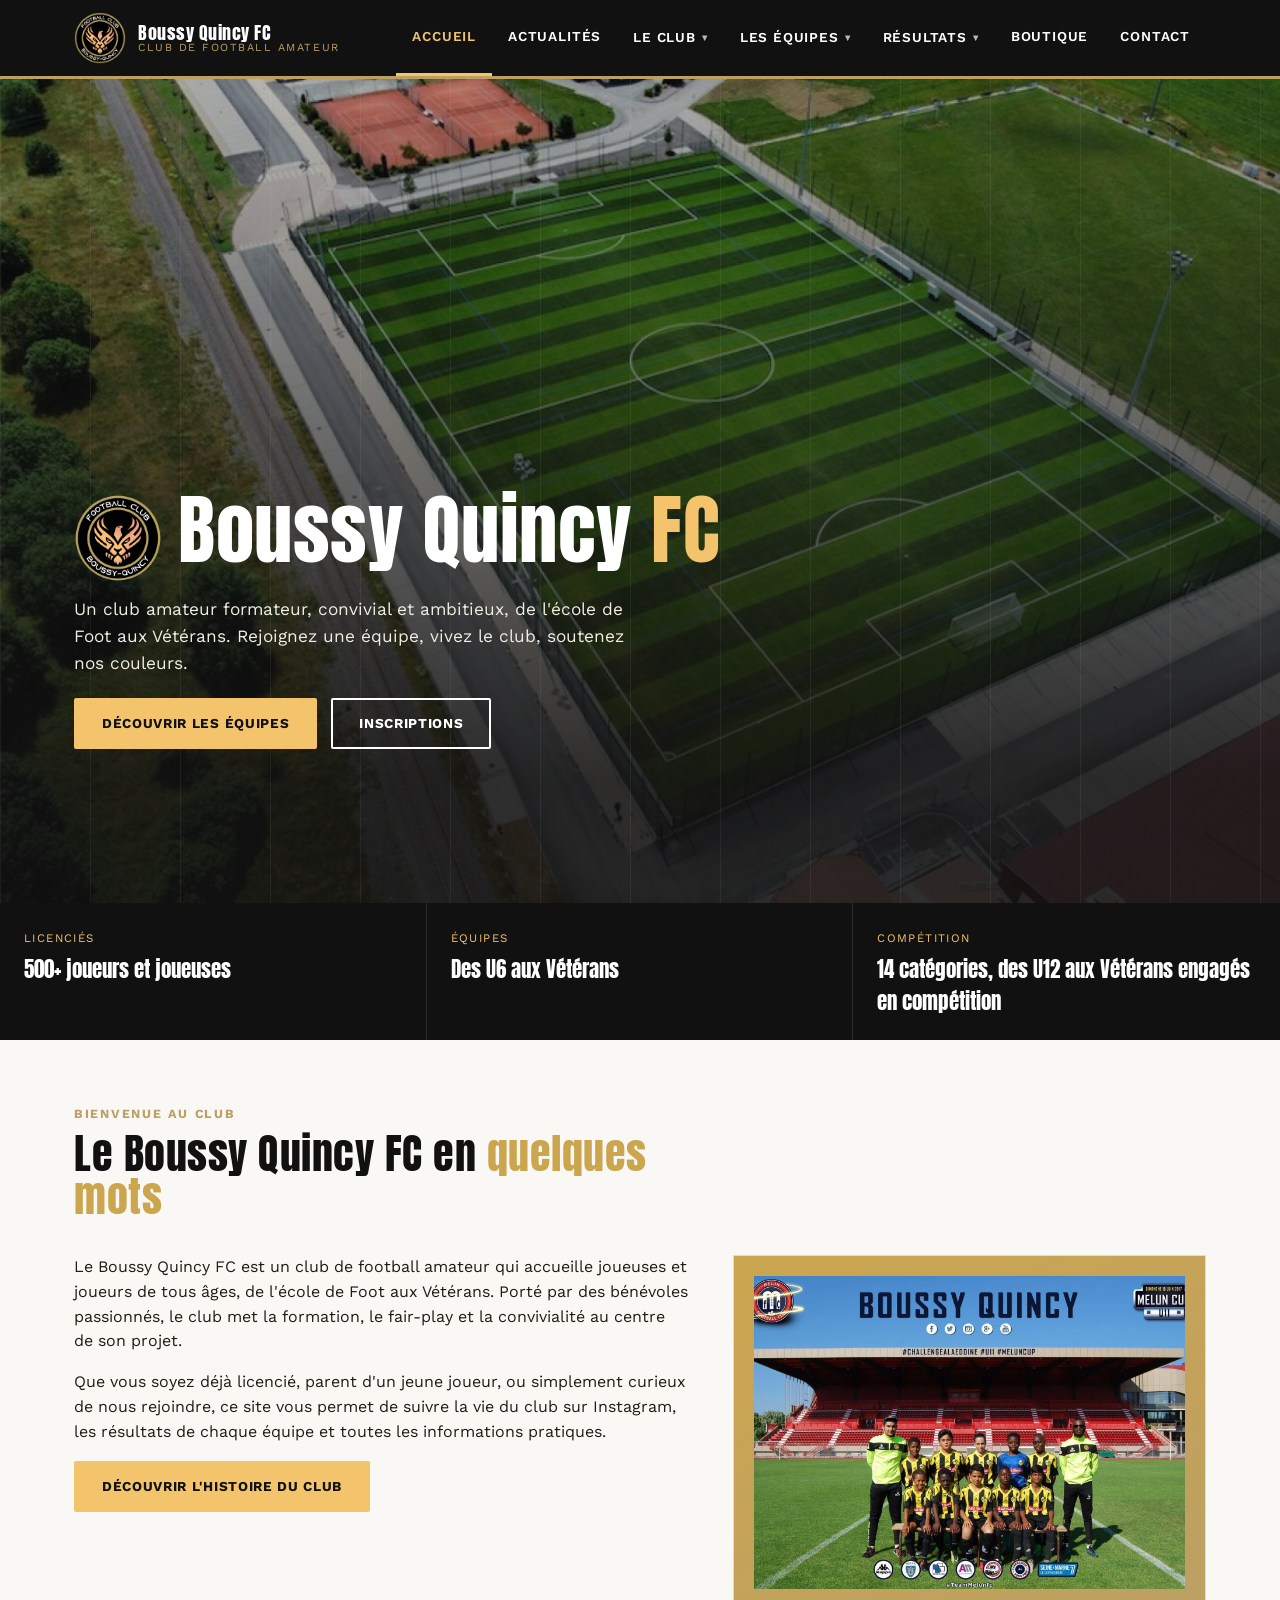
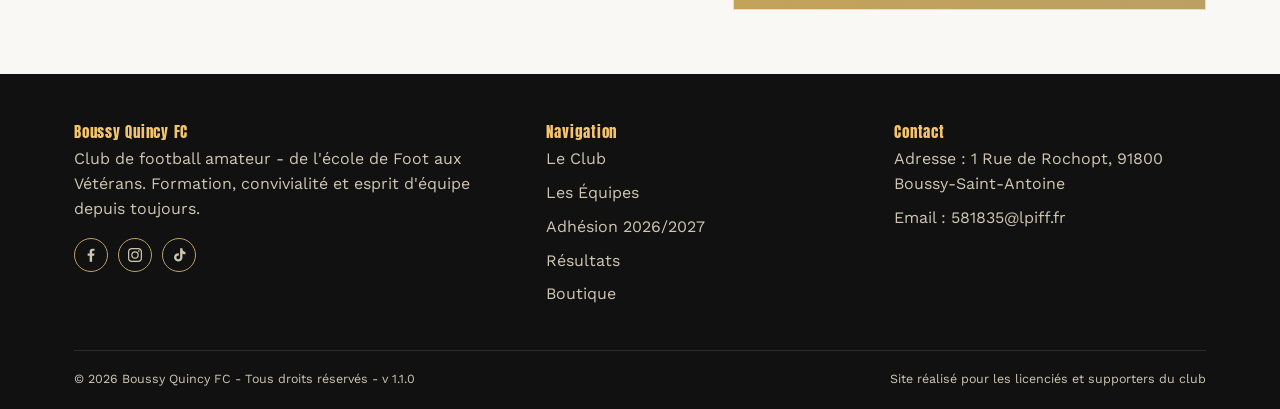
==== index.html @ ac9cb761 "Add files via upload" ====
<!DOCTYPE html>
<html lang="fr">
<head>
<meta charset="UTF-8">
<meta name="viewport" content="width=device-width, initial-scale=1">
<base href="/">
<title>Boussy Quincy FC - Site officiel du club</title>
<link rel="stylesheet" href="style.css">
<meta name="google-site-verification" content="jT_Q2HrDLZja9VX6vXoFFzYNCfdoWo_ke16RSdkj8u0" />
<meta name="description" content="Site officiel du Boussy Quincy FC, club de football amateur de Boussy-Saint-Antoine et Quincy-sous-Sénart : équipes, résultats, inscriptions, boutique et actualités.">

<link rel="icon" href="/favicon.ico" sizes="48x48">
<link rel="icon" type="image/png" sizes="192x192" href="/favicon-192.png">
<link rel="apple-touch-icon" href="/apple-touch-icon.png">

<script type="application/ld+json">
{
  "@context": "https://schema.org",
  "@type": "SportsOrganization",
  "name": "Boussy Quincy FC",
  "alternateName": "BQFC",
  "url": "https://boussyquincyfc.com/",
  "logo": "https://boussyquincyfc.com/favicon-192.png",
  "email": "581835@lpiff.fr",
  "sport": "Football",
  "address": {
    "@type": "PostalAddress",
    "streetAddress": "1 Rue de Rochopt",
    "postalCode": "91800",
    "addressLocality": "Boussy-Saint-Antoine",
    "addressCountry": "FR"
  },
  "sameAs": [
    "https://www.facebook.com/boussyquincyfc",
    "https://www.instagram.com/boussyquincyfc",
    "https://www.tiktok.com/@boussyquincyfc"
  ]
}
</script>
<script type="application/ld+json">
{
  "@context": "https://schema.org",
  "@type": "WebSite",
  "name": "Boussy Quincy FC",
  "url": "https://boussyquincyfc.com/"
}
</script>
<script src="https://identity.netlify.com/v1/netlify-identity-widget.js"></script>
<script>
  if(window.netlifyIdentity){
    window.netlifyIdentity.on('init', user=>{
      if(!user){
        window.netlifyIdentity.on('login', ()=>{ window.location.href = '/admin/'; });
      }
    });
  }
</script>
</head>
<body>

<header class="site-header">
  <div class="wrap nav">
    <a href="#" class="brand" data-page="accueil">
      <img src="images/logo.png" alt="Logo Boussy Quincy FC" class="logo-img" onerror="this.style.display='none'; this.nextElementSibling.style.display='flex';">
      <div class="logo-fallback">BQ</div>
      <div class="brand-text">
        <span class="name">Boussy Quincy FC</span>
        <span class="tag">Club de football amateur</span>
      </div>
    </a>

    <button class="nav-toggle" id="navToggle" aria-label="Ouvrir le menu"><span></span></button>

    <nav class="main-nav" id="mainNav">
      <ul>
        <li><a href="#" class="nav-link" data-page="accueil">Accueil</a></li>
        <li><a href="#" class="nav-link" data-page="actualites">Actualités</a></li>

        <li>
          <button class="nav-link" data-page="club">Le Club <span class="caret">▾</span></button>
          <ul class="dropdown">
            <li><a href="#" data-page="club" data-sub="club-histoire">Histoire du Club</a></li>
            <li><a href="#" data-page="club" data-sub="club-organigramme">Organigramme</a></li>
            <li><a href="#" data-page="club" data-sub="club-planning">Planning Entraînement</a></li>
            <li><a href="#" data-page="club" data-sub="club-agenda">Agenda</a></li>
            <li><a href="#" data-page="club" data-sub="club-adhesion">Adhésion 2026/2027</a></li>
            <li><a href="#" data-page="club" data-sub="club-terrains">Terrains</a></li>
            <li><a href="#" data-page="club" data-sub="club-buvette">Buvette</a></li>
            <li><a href="#" data-page="club" data-sub="club-partenaires">Nos Partenaires</a></li>
            <li><a href="#" data-page="club" data-sub="club-documents">Documents officiels</a></li>
          </ul>
        </li>

        <li>
          <button class="nav-link" data-page="equipes">Les Équipes <span class="caret">▾</span></button>
          <ul class="dropdown" id="equipes-dropdown"></ul>
        </li>

        <li>
          <button class="nav-link" data-page="resultats">Résultats <span class="caret">▾</span></button>
          <ul class="dropdown" id="resultats-dropdown"></ul>
        </li>
        <li><a href="#" class="nav-link" data-page="boutique">Boutique</a></li>
        <li><a href="#" class="nav-link" data-page="contact">Contact</a></li>
      </ul>
    </nav>
  </div>
</header>

<main>

  <!-- ===================== ACCUEIL ===================== -->
  <section id="accueil" class="page">
    <div class="hero">
      <div class="hero-photo-wrap">
        <img src="images/stade accueil.jpg" alt="" class="hero-photo-img" onerror="this.style.display='none'; this.nextElementSibling.style.display='flex';">
        <div class="hero-photo-fallback">
          <span class="ico">🏟️</span>
          <strong>Photo du stade</strong>
          <small>Ajoutez votre image dans images/stade.jpg</small>
        </div>
      </div>
      <div class="hero-scrim">
        <div class="hero-inner">
        <div class="hero-logo">
          <img src="images/logo.png" alt="Logo Boussy Quincy FC" class="logo-img" onerror="this.style.display='none'; this.nextElementSibling.style.display='flex';">
          <div class="logo-fallback">BQ</div>
          <h1>Boussy Quincy <span>FC</span></h1>
        </div>
        
        <p class="lead">Un club amateur formateur, convivial et ambitieux, de l'école de Foot aux Vétérans. Rejoignez une équipe, vivez le club, soutenez nos couleurs.</p>
        <div class="hero-actions">
          <a href="#" class="btn btn-primary" data-page="equipes" data-sub="eq-seniors">Découvrir les équipes</a>
          <a href="#" class="btn btn-outline" data-page="club" data-sub="club-adhesion">Inscriptions</a>
        </div>
        </div>
      </div>
    </div>

    <div class="quick-strip">
      <div class="qs"><span class="label">Licenciés</span><div class="val">500+ joueurs et joueuses</div></div>
      <div class="qs"><span class="label">Équipes</span><div class="val">Des U6 aux Vétérans</div></div>
      <div class="qs"><span class="label">Compétition</span><div class="val">14 catégories, des U12 aux Vétérans engagés en compétition</div></div>
    </div>

    <section>
      <div class="wrap">
        <div class="section-head">
          <span class="kicker">Bienvenue au club</span>
          <h2>Le Boussy Quincy FC en <em>quelques mots</em></h2>
        </div>
        <div class="content-block">
          <div>
            <p>Le Boussy Quincy FC est un club de football amateur qui accueille joueuses et joueurs de tous âges, de l'école de Foot aux Vétérans. Porté par des bénévoles passionnés, le club met la formation, le fair-play et la convivialité au centre de son projet.</p>
            <p>Que vous soyez déjà licencié, parent d'un jeune joueur, ou simplement curieux de nous rejoindre, ce site vous permet de suivre la vie du club sur Instagram, les résultats de chaque équipe et toutes les informations pratiques.</p>
            <a href="#" class="btn btn-primary" data-page="club" data-sub="club-histoire">Découvrir l'histoire du club</a>
          </div>
          <div class="photo"><img src="images/equipe_accueil.jpg" alt="Photo de l'équipe U11 à la Melun Cup"></div>
        </div>
      </div>
    </section>
  </section>

  <!-- ===================== INSTAGRAM ===================== -->
  <section id="actualites" class="page">
    <div class="wrap">
      <div class="section-head">
        <span class="kicker">Actualités</span>
        <h2>La vie du club en <em>images</em></h2>
      </div>
      <p class="instagram-status" id="instagram-status" role="status" aria-live="polite">Chargement des publications Instagram…</p>
      <div class="instagram-grid" id="instagram-grid"></div>
      <a class="instagram-profile-link" href="https://www.instagram.com/boussyquincyfc" target="_blank" rel="noopener noreferrer">
        Voir le profil Instagram du club
      </a>
    </div>
  </section>

  <!-- ===================== LE CLUB ===================== -->
  <section id="club" class="page">
    <div class="wrap">
      <div class="section-head">
        <span class="kicker">Le Club</span>
        <h2>Tout savoir sur <em>le Boussy Quincy FC</em></h2>
      </div>

      <div class="subtabs" data-page="club">
        <button class="active" data-target="club-histoire">Histoire du Club</button>
        <button data-target="club-organigramme">Organigramme</button>
        <button data-target="club-planning">Planning Entraînement</button>
        <button data-target="club-agenda">Agenda</button>
        <button data-target="club-adhesion">Adhésion 2026/2027</button>
        <button data-target="club-terrains">Terrains</button>
        <button data-target="club-buvette">Buvette</button>
        <button data-target="club-partenaires">Nos Partenaires</button>
        <button data-target="club-documents">Documents officiels</button>
      </div>

      <!-- Histoire -->
      <div class="subpanel active" id="club-histoire">
        <div class="content-block">
          <div>
            <h3>Notre histoire</h3>
            <p>Retracez ici la création du Boussy Quincy FC, ses grandes étapes, ses figures marquantes et ses moments forts.</p>
            <ul class="timeline">
              <li><span class="year">1966</span><br>Fondation du CS Quincy Football.</li>
              <li><span class="year">1970</span><br>Fondation de l'US Boussy-Saint-Antoine (USBA).</li>
              <li><span class="year">1979-1983</span><br>Le jeune Claude Makélélé fait ses premiers pas de footballeur au US Boussy-Saint-Antoine avant sa carrière internationale.</li>
              <li><span class="year">2004-2008</span><br>Le CS Quincy forme ses propres talents, dont le futur attaquant professionnel Florian Ayé.</li>
              <li><span class="year">2014-2015</span><br>Les deux clubs font face à un manque de bénévoles et à un besoin de moderniser leurs infrastructures.</li>
              <li><span class="year">2016</span><br>Fusion officielle des deux entités pour fonder le Boussy-Quincy Football Club (BQFC).</li>
              <li><span class="year">2017-2020</span><br>Stabilisation des effectifs permettant d'aligner des équipes complètes dans toutes les catégories d'âge (des U6 aux vétérans).</li>
              <li><span class="year">2021-2022</span><br>Obtention des labels jeunes de la FFF, récompensant la qualité de l'encadrement et de la formation locale.</li>
              <li><span class="year">Aujourd'hui</span><br>Le BQFC s'impose comme un club solide et familial de la vallée de l'Yerres, fort de plusieurs centaines de licenciés.</li>            
            </ul>
          </div>
          <div class="history-aside">
            <figure class="history-photo-card">
              <div class="photo"><img src="images/archives_quincy.jpg" alt="L'équipe du CS Quincy Football dans les années 70."></div>
              <figcaption>L'équipe du CS Quincy Football dans les années 70.</figcaption>
            </figure>
            <div class="history-logos">
              <figure class="history-logo-card">
                <img src="images/logo%20quincy%20sous%20senart.png" alt="Ancien logo du club de Quincy-sous-Sénart" loading="lazy">
                <figcaption>L’emblème du club de Quincy-sous-Sénart avant la fusion.</figcaption>
              </figure>
              <figure class="history-logo-card">
                <img src="images/logo%20boussy%20saint%20antoine.png" alt="Ancien logo du club de Boussy-Saint-Antoine" loading="lazy">
                <figcaption>L’emblème du club de Boussy-Saint-Antoine avant la fusion.</figcaption>
              </figure>
              <figure class="history-logo-card history-logo-card-current">
                <img src="images/logo%20ancien.jpeg" alt="Ancien écusson du Boussy Quincy FC" loading="lazy">
                <figcaption>Premier écusson du Boussy Quincy FC.</figcaption>
              </figure>
            </div>
          </div>
        </div>
      </div>

      <!-- Organigramme -->
      <div class="subpanel" id="club-organigramme">
        <h3>Organigramme du club</h3>
        <p class="form-note" id="organigramme-load-status" role="status" aria-live="polite">Chargement de l'organigramme…</p>
        <div class="org-grid" id="organigramme-grid"></div>
      </div>

      <!-- Planning -->
      <div class="subpanel" id="club-planning">
        <h3>Planning des entraînements</h3>
        <p class="form-note" id="planning-load-status" role="status" aria-live="polite">Chargement du planning…</p>
        <div style="overflow-x:auto;">
          <table class="plan">
            <thead><tr><th>Catégorie</th><th>Année(s)</th><th>Jours &amp; horaires</th><th>Coach</th></tr></thead>
            <tbody id="planning-body"></tbody>
          </table>
        </div>
      </div>

      <!-- Agenda -->
      <div class="subpanel" id="club-agenda">
        <h3 style="margin-top:40px;">Agenda du Boussy Quincy FC</h3>
        <p class="agenda-legend">
          <span><span class="agenda-color agenda-color-quincy"></span>Les entraînements en noir ont lieu sur le terrain de Boussy.</span>
          <span><span class="agenda-color agenda-color-boussy"></span>Les entraînements en jaune ont lieu sur le terrain de Quincy.</span>
        </p>
        <div class="booking-embed">
          <iframe
            src="https://calendar.google.com/calendar/embed?height=600&wkst=2&ctz=Europe%2FParis&showTz=0&mode=WEEK&title=Agenda%20du%20Boussy%20Quincy%20FC&src=ZTUzMzgzMDJhOTY3NmUyODdkMmEzNThjNWRkNjQyMWMxOTUwMmZmYWM5NmZmZTkzNGM4YjQ5NmE4ZmFkZjFjMUBncm91cC5jYWxlbmRhci5nb29nbGUuY29t&src=YTZhMzY0MGI2NDE5ZjEyYzg2NWNiY2M4MDliYjA5ZDliMDExNGFhNjUxZWM3ZjZiZmE0MmQ0M2NkMjljMTU0MEBncm91cC5jYWxlbmRhci5nb29nbGUuY29t&src=ZW4uZnJlbmNoI2hvbGlkYXlAZ3JvdXAudi5jYWxlbmRhci5nb29nbGUuY29t&src=ZnIuZnJlbmNoI2hvbGlkYXlAZ3JvdXAudi5jYWxlbmRhci5nb29nbGUuY29t&color=%23616161&color=%23e4c441&color=%230b8043&color=%230b8043"
            title="Agenda du Boussy Quincy FC"
            style="border-width:0"
            width="800"
            height="600"
            loading="lazy"
            scrolling="no">
          </iframe>
        </div>
      </div>

      <!-- Adhésion 2026/2027 -->
      <div class="subpanel" id="club-adhesion">
        <h3>Adhésion 2026/2027</h3>
 
        <div class="subtabs subtabs-nested" id="adhesion-subtabs">
          <button class="active" data-adh="nouveau">Nouveaux joueurs / joueuses</button>
          <button data-adh="ancien">Déjà licencié(e) au club</button>
        </div>
 
        <!-- Nouveaux joueurs/joueuses : formulaire de préinscription -->
        <div class="adh-panel active" id="adh-nouveau">
          <p>Bienvenue au Boussy Quincy FC ! Pour toute première inscription, merci de remplir le formulaire de préinscription
          ci-dessous. Il sera envoyé au club, qui validera votre demande selon les places disponibles dans la catégorie
          concernée.</p>
 
          <form id="preinscriptionForm" name="preinscription" method="POST" netlify netlify-honeypot="bot-field" action="merci-preinscription.html">
            <input type="hidden" name="form-name" value="preinscription">
            <p hidden><label>Ne pas remplir ce champ : <input name="bot-field"></label></p>
            <div class="form-row">
              <label>Genre</label>
              <div class="form-radio-group">
                <label><input type="radio" name="genre" value="Masculin" required> Masculin</label>
                <label><input type="radio" name="genre" value="Féminin" required> Féminin</label>
              </div>
            </div>
 
            <div class="form-two">
              <div class="form-row"><label for="pre-nom">Nom</label><input id="pre-nom" name="nom" required></div>
              <div class="form-row"><label for="pre-prenom">Prénom</label><input id="pre-prenom" name="prenom" required></div>
            </div>
 
            <div class="form-row">
              <label for="pre-naissance">Date de naissance</label>
              <input id="pre-naissance" name="naissance" type="date" required>
            </div>
 
            <div class="form-two">
              <div class="form-row">
                <label for="pre-pays-naissance">Pays de naissance</label>
                <input id="pre-pays-naissance" name="paysNaissance" value="France" required>
              </div>
              <div class="form-row">
                <label for="pre-pays-nationalite">Pays de nationalité</label>
                <input id="pre-pays-nationalite" name="paysNationalite" value="France" required>
              </div>
            </div>
 
            <fieldset class="form-choice-group">
              <legend>Le joueur / la joueuse vient d'un club étranger</legend>
              <label><input type="radio" name="clubEtranger" value="Oui" required> Oui</label>
              <label><input type="radio" name="clubEtranger" value="Non" required checked> Non</label>
            </fieldset>
            <fieldset class="form-choice-group">
              <legend>Le joueur / la joueuse habite à l'étranger</legend>
              <label><input type="radio" name="habiteEtranger" value="Oui" required> Oui</label>
              <label><input type="radio" name="habiteEtranger" value="Non" required checked> Non</label>
            </fieldset>
 
            <div class="form-two">
              <div class="form-row"><label for="pre-email">Email</label><input id="pre-email" name="email" type="email" required></div>
              <div class="form-row"><label for="pre-email-confirm">Confirmation de l'email</label><input id="pre-email-confirm" name="emailConfirm" type="email" required></div>
            </div>
 
            <button type="submit" class="btn btn-primary">Envoyer ma préinscription</button>
            <div id="preinscription-error" class="form-error" role="alert" aria-live="polite"></div>
          </form>
 
          <div class="adhesion-note">
            Ce formulaire est transmis au club pour validation selon les places disponibles dans la catégorie concernée.
            <strong>Une fois la préinscription validée et le feu vert donné par le club</strong>, l'adhésion peut être finalisée
            en réglant la cotisation directement ci-dessous, via HelloAsso.
          </div>
 
          <iframe id="haWidgetNouveau" allow="payment 'self' https://paymenthub.helloassopay.com https://helloasso.com" allowtransparency="true" scrolling="auto" src="https://www.helloasso.com/associations/boussy-quincy-fc/adhesions/adhesion-2026-2027-sport/widget" style="width: 100%; height: 750px; border: none; margin-top:20px;" onload="window.addEventListener('message', function(e) { const dataHeight = e.data.height; const haWidgetElement = document.getElementById('haWidgetNouveau'); 
          if (dataHeight > parseFloat(haWidgetElement.height || 0)) { haWidgetElement.height = dataHeight + 'px';}})"></iframe>
                </div>
 
        <!-- Joueurs déjà licenciés : renouvellement -->
        <div class="adh-panel" id="adh-ancien">
          <p>Si vous étiez déjà licencié(e) au Boussy Quincy FC la saison dernière, <strong>pas besoin de formulaire</strong> :
          vous recevez directement votre proposition de renouvellement de licence par email de la part du club.</p>
          <p>Le règlement de votre adhésion 2026/2027 peut se faire directement ci-dessous, via HelloAsso.</p>
 
          <iframe id="haWidgetAncien" allow="payment 'self' https://paymenthub.helloassopay.com https://helloasso.com" allowtransparency="true" scrolling="auto" src="https://www.helloasso.com/associations/boussy-quincy-fc/adhesions/adhesion-2026-2027-sport/widget" style="width: 100%; height: 750px; border: none; margin-top:20px;" onload="window.addEventListener('message', function(e) { const dataHeight = e.data.height; const haWidgetElement = document.getElementById('haWidgetAncien'); 
          if (dataHeight > parseFloat(haWidgetElement.height || 0)) { haWidgetElement.height = dataHeight + 'px';}})"></iframe>
        </div>
      </div>
            

      <!-- Terrains -->
      <div class="subpanel" id="club-terrains">
        <h3>Nos installations</h3>
        <p>Présentation des terrains et infrastructures du club.</p>
        <div class="terrains-grid">
          <div class="terrain-card">
            <div class="photo"><img src="images/stade.jpg" alt="Photo Stade à Boussy Saint Antoine"></div>
            <iframe class="terrain-map" src="https://www.google.com/maps?q=48.6900747,2.5266134&z=16&output=embed" loading="lazy" referrerpolicy="no-referrer-when-downgrade" title="Carte du terrain d'honneur, Boussy-Saint-Antoine"></iframe>
            <div class="info">
              <h4>Terrain synthétique Boussy</h4>
              <p>Terrain principal (Stade de la Ferme) situé à Boussy-Saint-Antoine. Accueille les matchs et entraînements de toutes catégories.</p>
              <a class="map-link" href="https://maps.app.goo.gl/Ppfcj2v6Mo6HXnTDA" target="_blank" rel="noopener">Itinéraire vers ce terrain ↗</a>
            </div>
          </div>
          <div class="terrain-card">
            <div class="photo"><img src="images/stade2.jpg" alt="Photo Stade à Quincy Sous Sénart"></div>
            <iframe class="terrain-map" src="https://www.google.com/maps?q=48.6717833,2.5366331&z=16&output=embed" loading="lazy" referrerpolicy="no-referrer-when-downgrade" title="Carte du terrain synthétique, Quincy-sous-Sénart"></iframe>
            <div class="info">
              <h4>Terrain herbe naturelle Quincy</h4>
              <p>Terrain annexe (Stade Maurice Perraguin) situé à Quincy-sous-Sénart. Utilisé pour certains entraînements des catégories jeunes.</p>
              <a class="map-link" href="https://maps.app.goo.gl/yGF1Gy6R7TjaHcYt9" target="_blank" rel="noopener">Itinéraire vers ce terrain ↗</a>
            </div>
          </div>
        </div>
      </div>

      <!-- Buvette -->
      <div class="subpanel" id="club-buvette">
        <h3>La buvette du club</h3>
        <div class="buvette-table-wrap">
          <table class="buvette-products">
            <thead>
              <tr><th scope="col">Produit</th><th scope="col">Prix</th></tr>
            </thead>
            <tbody id="buvette-products"></tbody>
          </table>
          <p class="form-note" id="buvette-load-status" role="status" aria-live="polite">Chargement des produits…</p>
        </div>
        <p><strong>Mode de paiement accepté :</strong> Espèces et Carte bancaire.</p>
      </div>

      <!-- Nos Partenaires -->
      <div class="subpanel" id="club-partenaires">
        <h3>Ils soutiennent le Boussy Quincy FC</h3>
        <div class="partners-grid">
          <div class="partner-card"><img src="images/partenaire1.png" alt="Skita"></div>
          <div class="partner-card"><img src="images/partenaire2.png" alt="Générale d'Optique"></div>
          <div class="partner-card"><img src="images/partenaire3.PNG" alt="Vrai Bonhomme"></div>
          <div class="partner-card"><img src="images/logo_boussy.webp" alt=""></div>
          <div class="partner-card"><img src="images/logo_quincy.png" alt=""></div>
          <div class="partner-card"><img src="images/district.png" alt="District de l'essonne de Football"></div>
        </div>
        <div class="partner-cta">
          <div>
            <h3>Devenez partenaire du club</h3>
            <p>Associez votre entreprise aux valeurs du Boussy Quincy FC et soutenez le football amateur local.</p>
          </div>
          <a href="#" class="btn btn-primary" data-page="contact">Devenir partenaire</a>
        </div>
      </div>

      <!-- Documents officiels -->
      <div class="subpanel" id="club-documents">
        <h3>Documents officiels du club</h3>
        <p class="form-note" id="documents-load-status" role="status" aria-live="polite">Chargement des documents…</p>
        <div class="documents-list" id="documents-list"></div>
      </div>

    </div>
  </section>

  <!-- ===================== LES ÉQUIPES ===================== -->
  <section id="equipes" class="page">
    <div class="wrap">
      <div class="section-head">
        <span class="kicker">Les Équipes</span>
        <h2>Toutes nos catégories, <em>de l'école de Foot aux Vétérans</em></h2>
      </div>
      <div class="subtabs" id="equipes-subtabs" data-page="equipes"></div>
      <div id="equipes-panels"></div>
    </div>
  </section>

   <!-- ===================== RÉSULTATS ===================== -->
  <section id="resultats" class="page">
    <div class="wrap">
      <div class="section-head">
        <span class="kicker">Résultats</span>
        <h2>Suivez <em>tous nos matchs</em>, catégorie par catégorie</h2>
      </div>
      <p class="form-note" id="resultats-load-status" role="status" aria-live="polite">Chargement des résultats…</p>
      <div class="subtabs" id="resultats-comp-subtabs"></div>
      <div id="resultats-comp-panels"></div>
    </div>
  </section>

  <!-- ===================== BOUTIQUE ===================== -->
  <section id="boutique" class="page">
  <div class="wrap">
    <div class="section-head">
      <span class="kicker">Boutique</span>
      <h2>Portez les <em>couleurs</em> du club</h2>
      <p>Découvrez la boutique officielle du club ainsi que le déstockage de certains articles proposés par notre sponsor Skita. Toutes les commandes réalisées via HelloAsso sont à récupérer au stade de Boussy.</p>
    </div>
    <iframe id="haWidget" allow="payment 'self' https://paymenthub.helloassopay.com https://helloasso.com" allowtransparency="true" scrolling="auto" src="https://www.helloasso.com/associations/boussy-quincy-fc/boutiques/boutique/widget" style="width: 100%; height: 750px; border: none;" onload="window.addEventListener('message', function(e) { const dataHeight = e.data.height; const haWidgetElement = document.getElementById('haWidget'); 
  if (dataHeight > parseFloat(haWidgetElement.height || 0)) { haWidgetElement.height = dataHeight + 'px';}})"></iframe>
    <div class="section-head shop-clearance">
      <span class="kicker">Déstockage</span>
      <h2>Profitez des <em>bonnes affaires</em> de notre sponsor</h2>
      <p>Cette boutique est mise à jour régulièrement en fonction des opérations de déstockage proposées par notre sponsor Skita.</p>
    </div>
      <iframe id="haWidgetDestockage" title="Boutique déstockage et bonnes affaires du Boussy Quincy FC" allow="payment 'self' https://paymenthub.helloassopay.com https://helloasso.com" allowtransparency="true" scrolling="auto" src="https://www.helloasso.com/associations/boussy-quincy-fc/boutiques/destockage-bonnes-affaires/widget" style="width: 100%; height: 750px; border: none;" onload="window.addEventListener('message', function(e) { const dataHeight = e.data.height; const haWidgetElement = document.getElementById('haWidgetDestockage'); 
  if (dataHeight > parseFloat(haWidgetElement.height || 0)) { haWidgetElement.height = dataHeight + 'px';}})"></iframe>
  </div>
  </section>
  

  <!-- ===================== CONTACT ===================== -->
  <section id="contact" class="page">
    <div class="wrap">
      <div class="section-head">
        <span class="kicker">Contact</span>
        <h2>Une question ? <em>Contactez-nous</em></h2>
      </div>
      <div class="contact-grid">
        <div>
          <ul class="contact-info">
            <li><span class="ico">📍</span><div><strong>Adresse</strong><br><span id="contact-address">Chargement…</span></div></li>
            <li><span class="ico">✉️</span><div><strong>Email</strong><br><a id="contact-email"></a></div></li>
          </ul>
          <div class="map-embed-wrap">
            <iframe id="contact-map" class="map-embed" src="https://www.google.com/maps?q=48.6900747,2.5266134&z=16&output=embed" loading="lazy" referrerpolicy="no-referrer-when-downgrade" title="Carte d'accès au stade du Boussy Quincy FC"></iframe>
          </div>
          <a id="contact-map-link" class="map-link" href="https://maps.app.goo.gl/Ppfcj2v6Mo6HXnTDA" target="_blank" rel="noopener">Ouvrir l'itinéraire dans Google Maps ↗</a>
        </div>
        <div>
          <form id="contactForm" name="contact" method="POST" netlify netlify-honeypot="bot-field" action="/merci-contact.html">
            <input type="hidden" name="form-name" value="contact">
            <p hidden><label>Ne pas remplir ce champ : <input name="bot-field"></label></p>
            <div class="form-two">
              <div class="form-row"><label for="nom">Nom</label><input id="nom" name="nom" required></div>
              <div class="form-row"><label for="prenom">Prénom</label><input id="prenom" name="prenom" required></div>
            </div>
            <div class="form-row"><label for="email">Email</label><input id="email" name="email" type="email" required></div>
            <div class="form-row">
              <label for="sujet">Objet de la demande</label>
              <select id="sujet" name="sujet" required>
                <option value="" disabled selected>Choisissez un objet</option>
                <option>Partenariat</option>
                <option>Bénévolat</option>
                <option>Paiement Licence</option>
                <option>Autre objet</option>
              </select>
            </div>
            <div class="form-row" id="autre-sujet-row" hidden>
              <label for="autre-sujet">Précisez l’objet de votre demande</label>
              <input id="autre-sujet" name="autre-sujet" maxlength="150" placeholder="Objet de votre demande">
            </div>
            <div class="form-row"><label for="message">Message</label><textarea id="message" name="message" rows="5" required></textarea></div>
            <p class="form-error" id="contact-error" role="alert" hidden></p>
            <button type="submit" class="btn btn-primary">Envoyer le message</button>
            <p class="form-note" id="contact-submit-status" role="status">Votre message sera transmis au club. Un e-mail de confirmation sera envoyé à l'adresse indiquée.</p>
          </form>
        </div>
      </div>

      <!-- Contacts -->
      <div id="club-contacts">
        <p class="form-note" id="contact-load-status" role="status" aria-live="polite">Chargement des coordonnées et des responsables…</p>
        <div class="contacts-section">
          <h3>Contacter les responsables des équipes</h3>
          <div class="contacts-grid" id="contacts-equipes"></div>
        </div>
        <div class="contacts-section">
          <h3>Contacter la direction et les responsables du club</h3>
          <div class="contacts-grid" id="contacts-direction"></div>
        </div>
      </div>
    </div>
  </section>

</main>

<footer class="site-footer">
  <div class="wrap">
    <div class="footer-grid">
      <div>
        <h4>Boussy Quincy FC</h4>
        <p>Club de football amateur - de l'école de Foot aux Vétérans. Formation, convivialité et esprit d'équipe depuis toujours.</p>
        <div class="social-row">
          <a href="https://www.facebook.com/boussyquincyfc" target="_blank" rel="noopener" aria-label="Facebook">
            <svg viewBox="0 0 24 24" width="18" height="18" fill="currentColor"><path d="M13.5 21v-8h2.68l.4-3.1h-3.08V7.9c0-.9.25-1.5 1.53-1.5h1.64V3.63C15.9 3.6 15 3.5 13.94 3.5c-2.2 0-3.7 1.34-3.7 3.8V9.9H7.55v3.1h2.69v8h3.26z"/></svg>
          </a>
          <a href="https://www.instagram.com/boussyquincyfc" target="_blank" rel="noopener" aria-label="Instagram">
            <svg viewBox="0 0 24 24" width="18" height="18" fill="none" stroke="currentColor" stroke-width="1.6"><rect x="3.5" y="3.5" width="17" height="17" rx="4.5"/><circle cx="12" cy="12" r="4.2"/><circle cx="17.1" cy="6.9" r="1.1" fill="currentColor" stroke="none"/></svg>
          </a>
          <a href="https://www.tiktok.com/@boussyquincyfc" target="_blank" rel="noopener" aria-label="TikTok">
            <svg viewBox="0 0 24 24" width="18" height="18" fill="currentColor"><path d="M16.6 3h-3.1v12.2c0 1.4-1.1 2.5-2.5 2.5s-2.5-1.1-2.5-2.5 1.1-2.5 2.5-2.5c.28 0 .55.04.8.13V9.6a5.6 5.6 0 1 0 4.8 5.55V9.9a7.2 7.2 0 0 0 4 1.2V8c-1.9 0-3.4-1.4-4-3.4V3z"/></svg>
          </a>
        </div>
      </div>
      <div>
        <h4>Navigation</h4>
        <ul>
          <li><a href="#" data-page="club" data-sub="club-histoire">Le Club</a></li>
          <li><a href="#" data-page="equipes">Les Équipes</a></li>
          <li><a href="#" data-page="club" data-sub="club-adhesion">Adhésion 2026/2027</a></li>
          <li><a href="#" data-page="resultats">Résultats</a></li>
          <li><a href="#" data-page="boutique">Boutique</a></li>
        </ul>
      </div>
      <div>
        <h4>Contact</h4>
        <ul>
          <li>Adresse : <span id="footer-address">Chargement…</span></li>
          <li>Email : <span id="footer-email">Chargement…</span></li>
        </ul>
      </div>
    </div>
    <div class="footer-bottom">
      <span>© <span id="year"></span> Boussy Quincy FC - Tous droits réservés - v 1.1.0</span>
      <span>Site réalisé pour les licenciés et supporters du club</span>
    </div>
  </div>
</footer>

<script src="script.js"></script>
</body>
</html>
---- style.css ----
/* =========================================================
   FC BOUSSY QUINCY - style.css
   ========================================================= */

@import url('https://fonts.googleapis.com/css2?family=Anton&family=Work+Sans:wght@400;500;600;700&display=swap');

:root{
  --gold:   #F3C46C;
  --peach:  #cca54f;
  --bronze: #BCA063;
  --black:  #111111;
  --black-2:#1b1b1b;
  --white:  #FFFFFF;
  --off:    #FAF8F4;
  --ink:    #201c14;

  --font-display: 'Anton', 'Arial Narrow', sans-serif;
  --font-body: 'Work Sans', -apple-system, BlinkMacSystemFont, sans-serif;

  --radius: 6px;
  --max: 1180px;
  --nav-h: 76px;
}

*,*::before,*::after{ box-sizing:border-box; }
html{ scroll-behavior:smooth; }
body{
  margin:0;
  font-family:var(--font-body);
  color:var(--ink);
  background:var(--off);
  line-height:1.55;
  -webkit-font-smoothing:antialiased;
}
img{ max-width:100%; display:block; }
a{ color:inherit; text-decoration:none; }
ul{ list-style:none; margin:0; padding:0; }
h1,h2,h3,h4{
  font-family:var(--font-display);
  font-weight:400;
  letter-spacing:.5px;
  line-height:1.05;
  margin:0 0 .5em;
  color:var(--black);
}
p{ margin:0 0 1em; }
.wrap{ max-width:var(--max); margin:0 auto; padding:0 24px; }

:focus-visible{ outline:3px solid var(--bronze); outline-offset:2px; }

/* =========== barre supérieure =========== */
.topbar{
  background:var(--black);
  color:var(--gold);
  font-size:.78rem;
  letter-spacing:.06em;
}
.topbar .wrap{
  display:flex; justify-content:space-between; align-items:center;
  padding:6px 24px; gap:12px; flex-wrap:wrap;
}
.topbar a{ color:var(--peach); }
.topbar a:hover{ color:var(--white); }

/* =========== navigation =========== */
.site-header{
  position:sticky; top:0; z-index:200;
  background:var(--black);
  border-bottom:3px solid var(--bronze);
}
.nav{
  display:flex; align-items:center; justify-content:space-between;
  height:var(--nav-h);
}
.brand{
  display:flex; align-items:center; gap:12px;
  color:var(--white);
}
.brand .logo-img{ width:52px; height:52px; border-radius:50%; object-fit:cover; }
.logo-fallback{
  width:52px; height:52px; border-radius:50%;
  display:none; align-items:center; justify-content:center;
  background:linear-gradient(145deg,var(--gold),var(--peach));
  color:var(--black); font-family:var(--font-display); font-size:1.1rem;
  border:2px solid var(--bronze);
}
.brand-text{ display:flex; flex-direction:column; line-height:1.1; }
.brand-text .name{ font-family:var(--font-display); font-size:1.15rem; letter-spacing:.5px; }
.brand-text .tag{ font-size:.68rem; color:var(--bronze); letter-spacing:.14em; text-transform:uppercase; }

.nav-toggle{
  display:none;
  background:none; border:2px solid var(--gold); border-radius:4px;
  width:44px; height:38px; cursor:pointer; position:relative;
}
.nav-toggle span, .nav-toggle span::before, .nav-toggle span::after{
  content:''; position:absolute; left:9px; right:9px; height:2px; background:var(--gold);
  transition:.2s;
}
.nav-toggle span{ top:18px; }
.nav-toggle span::before{ top:-7px; }
.nav-toggle span::after{ top:7px; }

.main-nav{ height:100%; }
.main-nav > ul{ display:flex; height:100%; align-items:stretch; }
.main-nav > ul > li{ position:relative; display:flex; }
.main-nav > ul > li > a, .main-nav > ul > li > button.nav-link{
  display:flex; align-items:center; gap:6px;
  padding:0 16px; height:100%;
  color:var(--white); font-size:.85rem; font-weight:600;
  letter-spacing:.06em; text-transform:uppercase;
  background:none; border:none; cursor:pointer; font-family:var(--font-body);
  border-bottom:3px solid transparent;
  transition:.15s;
}
.main-nav > ul > li > a:hover,
.main-nav > ul > li > button.nav-link:hover,
.main-nav > ul > li.active > a,
.main-nav > ul > li.active > button.nav-link{
  color:var(--gold);
  border-bottom-color:var(--gold);
}
.caret{ font-size:.6rem; opacity:.7; transform:translateY(1px); }

.dropdown{
  position:absolute; top:100%; left:0; min-width:220px;
  background:var(--black-2); border-top:2px solid var(--bronze);
  box-shadow:0 14px 24px rgba(0,0,0,.35);
  opacity:0; visibility:hidden; transform:translateY(6px);
  transition:.16s ease;
  padding:8px 0;
  z-index:50;
}
.main-nav > ul > li:hover > .dropdown,
.main-nav > ul > li.open > .dropdown{
  opacity:1; visibility:visible; transform:translateY(0);
}
.dropdown li a, .dropdown li button{
  display:block; width:100%; text-align:left;
  padding:10px 18px; color:#e9e4d8; font-size:.82rem;
  background:none; border:none; cursor:pointer; font-family:var(--font-body);
  letter-spacing:.02em;
}
.dropdown li a:hover, .dropdown li button:hover{
  background:rgba(243,196,108,.12); color:var(--gold);
}
#equipes-dropdown{
  max-height:min(65vh, 430px);
  overflow-y:auto;
  overscroll-behavior:contain;
  scrollbar-width:thin;
}

/* =========== hero (Accueil) =========== */
.hero{
  position:relative;
  height:calc(100vh - var(--nav-h));
  height:calc(100svh - var(--nav-h));
  min-height:420px;
  max-height:none;
  display:flex; align-items:flex-end;
  background:linear-gradient(120deg, var(--bronze) 0%, var(--peach) 45%, var(--gold) 100%);
  overflow:hidden;
}
.hero-photo-wrap{ position:absolute; inset:0; }
.hero-photo-img{ width:100%; height:100%; object-fit:cover; display:block; }
.hero-photo-fallback{
  display:none; position:absolute; inset:0;
  background:linear-gradient(125deg, var(--bronze) 0%, var(--peach) 55%, var(--gold) 100%);
  align-items:center; justify-content:center; flex-direction:column; gap:8px;
  color:rgba(17,17,17,.55); text-align:center; padding:20px;
}
.hero-photo-fallback .ico{ font-size:2.4rem; }
.hero-photo-fallback strong{
  font-family:var(--font-display); font-size:1.15rem; letter-spacing:.04em; color:rgba(17,17,17,.7);
}
.hero-photo-fallback small{ font-size:.78rem; }
.hero-scrim{
  position:absolute; inset:0;
  display:flex; flex-direction:column; justify-content:flex-end;
  background:linear-gradient(180deg, rgba(17,17,17,.25) 0%, rgba(17,17,17,.88) 85%);
}
.hero::after{
  content:'';
  position:absolute; inset:0;
  background-image:
    repeating-linear-gradient(90deg, rgba(255,255,255,.06) 0 1px, transparent 1px 90px);
  pointer-events:none;
}
.hero-corner{
  position:absolute; width:220px; height:220px; top:-60px; right:-60px;
  border:3px solid rgba(255,255,255,.35); border-radius:50%;
  pointer-events:none;
}
.hero-inner{
  position:relative; z-index:2;
  /* 1er chiffre = espace AU-DESSUS du texte (haut de la photo) */
  /* dernier chiffre = espace SOUS les boutons (bas de la photo) */
  padding: 20px 24px 12%;
  max-width:var(--max); margin:0 auto; width:100%;
  color:var(--white);
}
.hero-logo{
  display:flex; align-items:center; gap:16px; margin-bottom:2px;
}
.hero-logo .logo-img{ width:88px; height:88px; border-radius:50%; border:0; object-fit:cover; }
.hero-logo .logo-fallback{
  width:88px; height:88px; font-size:1.7rem; border:3px solid var(--gold);
}
.hero-eyebrow{
  font-size:.85rem; letter-spacing:.16em; color:var(--gold); text-transform:uppercase; font-weight:600;
}
.hero h1{
  color:var(--white); font-size:clamp(2.6rem,6vw,4.8rem); margin:.1em 0 .3em;
}
.hero h1 span{ color:var(--gold); }
.hero p.lead{
  max-width:560px; font-size:1.08rem; color:#f1ede3;
}
.hero-actions{ display:flex; gap:14px; margin-top:22px; flex-wrap:wrap; }
 
.btn{
  display:inline-flex; align-items:center; gap:8px;
  padding:13px 26px; border-radius:2px; font-weight:700;
  font-size:.85rem; letter-spacing:.05em; text-transform:uppercase;
  border:2px solid transparent; cursor:pointer; transition:.15s;
}
.btn-primary{ background:var(--gold); color:var(--black); }
.btn-primary:hover{ background:var(--white); }
.btn-outline{ border-color:var(--white); color:var(--white); background:transparent; }
.btn-outline:hover{ background:var(--white); color:var(--black); }

/* ---------- Hero : le bandeau d'informations reste sous le premier écran ---------- */
 
@media (max-width:960px){
  .hero-inner{ padding:28px 20px 12%; }
}
 
@media (max-width:600px){
  .hero-scrim{ justify-content:center; }
  .hero-inner{ padding:22px 16px; }
  .hero-logo{ gap:12px; margin-bottom:16px; }
  .hero-logo .logo-img, .hero-logo .logo-fallback{ width:56px; height:56px; }
  .hero h1{ font-size:clamp(1.9rem,9vw,2.6rem); }
  .hero p.lead{ font-size:.95rem; }
  .hero-actions{ flex-direction:column;}
  .hero-actions .btn{ width:75%; justify-content:center; align-items: center; font-size: .80rem;}
}

/* bandeau infos rapides sous le hero */
.quick-strip{
  background:var(--black); color:var(--white);
  display:grid; grid-template-columns:repeat(3,1fr);
}
.quick-strip .qs{
  padding:22px 24px; border-right:1px solid rgba(255,255,255,.12);
}
.quick-strip .qs:last-child{ border-right:none; }
.quick-strip .qs .label{ font-size:.72rem; letter-spacing:.12em; color:var(--gold); text-transform:uppercase; }
.quick-strip .qs .val{ font-family:var(--font-display); font-size:1.3rem; margin-top:4px; }

/* =========== sections génériques =========== */
main section{ padding:64px 0; }
main section:nth-of-type(odd){ background:var(--off); }
main section:nth-of-type(even){ background:var(--white); }

/* La page Accueil contient le hero en pleine largeur : elle ne doit
   avoir ni padding ni fond, sinon un espace apparaît au-dessus de la photo. */
#accueil.page{ padding:0; background:transparent; }

.section-head{ margin-bottom:36px; max-width:640px; }
.section-head .kicker{
  font-size:.78rem; letter-spacing:.14em; color:var(--bronze); font-weight:700; text-transform:uppercase;
  display:block; margin-bottom:8px;
}
.section-head h2{ font-size:clamp(1.9rem,3.4vw,2.6rem); }
.section-head h2 em{ font-style:normal; color:var(--peach); }

/* Publications Instagram */
.instagram-grid{ display:grid; grid-template-columns:repeat(4,minmax(0,1fr)); gap:22px; }
.instagram-card{ min-width:0; background:var(--white); border:1px solid #e9e1cf; }
.instagram-media{ display:block; position:relative; aspect-ratio:1; overflow:hidden; background:var(--black); }
.instagram-media img{ display:block; width:100%; height:100%; object-fit:cover; transition:transform .25s ease; }
.instagram-media:hover img{ transform:scale(1.04); }
.instagram-video-label{ position:absolute; top:12px; right:12px; padding:5px 8px; background:rgba(17,17,17,.78); color:var(--white); font-size:.8rem; }
.instagram-card-body{ padding:14px; }
.instagram-card-body > p{ display:-webkit-box; overflow:hidden; -webkit-box-orient:vertical; -webkit-line-clamp:4; color:#5a5142; font-size:.88rem; white-space:pre-line; }
.instagram-card-footer{ display:flex; justify-content:space-between; align-items:center; gap:8px; margin-top:12px; font-size:.74rem; }
.instagram-card-footer time{ color:#8a7f65; }
.instagram-card-footer a, .instagram-profile-link{ color:var(--bronze); font-weight:700; text-decoration:none; }
.instagram-card-footer a:hover, .instagram-profile-link:hover{ color:var(--black); text-decoration:underline; }
.instagram-status{ color:#8a7f65; font-size:.9rem; }
.instagram-status[hidden]{ display:none; }
.instagram-profile-link{ display:inline-block; margin-top:24px; border-bottom:2px solid var(--gold); padding-bottom:3px; }

@media (min-width:701px) and (max-width:960px){
  .instagram-grid{ grid-template-columns:repeat(3,minmax(0,1fr)); gap:18px; }
}

@media (max-width:700px){
  .instagram-grid{ grid-template-columns:repeat(2,minmax(0,1fr)); gap:14px; }
  .instagram-card-body{ padding:10px; }
  .instagram-card-body > p{ font-size:.82rem; }
  .instagram-card-footer{ align-items:flex-start; flex-direction:column; }
}

/* =========== sous-onglets (pills) =========== */
.subtabs{
  display:flex; flex-wrap:wrap; gap:8px;
  margin-bottom:34px; border-bottom:1px solid #e6ddc9; padding-bottom:18px;
}
.subtabs button{
  font-family:var(--font-body); font-weight:600; font-size:.82rem;
  padding:9px 16px; border-radius:20px; border:1.5px solid var(--bronze);
  background:transparent; color:var(--ink); cursor:pointer; letter-spacing:.02em;
  transition:.15s;
}
.subtabs button:hover{ background:rgba(188,160,99,.15); }
.subtabs button.active{ background:var(--black); border-color:var(--black); color:var(--gold); }
#equipes-subtabs button.active{ background:var(--gold); border-color:var(--gold); color:var(--black); }

.subpanel{ display:none; }
.subpanel.active{ display:block; animation:fadein .35s ease; }
@keyframes fadein{ from{opacity:0; transform:translateY(6px);} to{opacity:1; transform:none;} }

.page{ display:none; }
.page.active{ display:block; animation:fadein .3s ease; }

/* --- Le Club : contenu texte --- */
.content-block{ display:grid; grid-template-columns:1.3fr 1fr; gap:44px; align-items:start; }
.content-block .photo{
  aspect-ratio:4/3; background:linear-gradient(150deg,var(--peach),var(--bronze));
  display:flex; align-items:center; justify-content:center; color:rgba(255,255,255,.85);
  font-family:var(--font-display); font-size:1rem; letter-spacing:.08em; text-align:center; padding:20px;
  border:1px solid #e6ddc9;
}
.content-block .photo img{ width:100%; height:100%; object-fit:cover; }
.history-aside{ display:grid; gap:16px; }
.history-photo-card{
  margin:0; padding:12px; background:var(--white); border:1px solid #e6ddc9; text-align:center;
}
.history-photo-card .photo{ aspect-ratio:4/3; }
.history-photo-card figcaption{ padding-top:10px; color:#5a5142; font-size:.78rem; line-height:1.45; }
.history-logos{ display:grid; grid-template-columns:repeat(2,minmax(0,1fr)); gap:12px; }
.history-logo-card{
  display:flex; flex-direction:column; align-items:center; justify-content:space-between; gap:10px;
  margin:0; padding:12px; background:var(--white); border:1px solid #e6ddc9; text-align:center;
}
.history-logo-card img{ width:100%; height:100px; object-fit:contain; }
.history-logo-card figcaption{ color:#5a5142; font-size:.78rem; line-height:1.45; }
.history-logo-card-current{ grid-column:1 / -1; }
.history-logo-card-current img{ height:180px; }
.content-block h3{ font-size:1.4rem; margin-top:0; }

.timeline{ border-left:3px solid var(--gold); padding-left:22px; margin-top:26px; }
.timeline li{ position:relative; padding-bottom:22px; }
.timeline li::before{
  content:''; position:absolute; left:-28px; top:4px; width:12px; height:12px;
  background:var(--black); border:2px solid var(--gold); border-radius:50%;
}
.timeline .year{ font-family:var(--font-display); color:var(--bronze); font-size:1rem; }

/* organigramme */
.org-grid{ display:grid; grid-template-columns:repeat(auto-fit,minmax(190px,1fr)); gap:20px; }
.org-card{
  background:var(--white); border:1px solid #e6ddc9; padding:22px 16px; text-align:center;
}
.org-avatar{
  width:64px; height:64px; border-radius:50%; margin:0 auto 12px;
  background:linear-gradient(145deg,var(--gold),var(--bronze));
  overflow:hidden;
}
.org-avatar img{
  width:100%; height:100%; display:block; object-fit:cover;
}
.org-card .role{ font-size:.72rem; letter-spacing:.08em; color:var(--peach); text-transform:uppercase; font-weight:700; }
.org-card .name{ font-weight:600; margin-top:2px; }

/* documents officiels */
.documents-list{ display:grid; gap:12px; }
.document-card{
  display:flex; align-items:center; gap:16px;
  padding:16px 20px; background:var(--white); border:1px solid #e6ddc9;
  border-left:3px solid var(--gold);
}
.document-card h4{ margin:0; color:var(--ink); font-family:var(--font-body); font-size:1rem; font-weight:600; letter-spacing:normal; }
.document-card .btn{ flex-shrink:0; margin-left:auto; font-size:.85rem; }
@media (max-width:480px){
  .document-card{ align-items:flex-start; flex-direction:column; }
  .document-card .btn{ margin-left:0; }
}

/* contacts */
.contacts-note{
  padding:12px 16px; background:#f4efe2; border-left:3px solid var(--bronze);
  font-size:.88rem; color:#5a5142;
}
.contacts-note code{ font-size:.82rem; }
.contacts-section{ margin-top:28px; }
.contacts-section > h4{ margin-bottom:14px; }
.contacts-grid{ display:grid; grid-template-columns:repeat(auto-fit,minmax(210px,1fr)); gap:14px; }
.contact-card{ padding:18px; background:var(--white); border:1px solid #e6ddc9; }
.contact-card h5{ margin:0 0 6px; font-size:.92rem; }
.contact-card p{ margin-bottom:10px; color:#5a5142; font-size:.88rem; }
.contact-phone, .contact-missing{ display:inline-flex; font-size:.84rem; font-weight:700; }
.contact-phone{ color:var(--black); border-bottom:2px solid var(--gold); }
.contact-missing{ color:#8a7f65; }

/* planning */
table.plan{ width:100%; border-collapse:collapse; margin-top:10px; }
table.plan th, table.plan td{ padding:12px 14px; border-bottom:1px solid #e6ddc9; text-align:left; font-size:.9rem; }
table.plan thead th{ background:var(--black); color:var(--gold); font-family:var(--font-display); font-weight:400; letter-spacing:.04em; }
table.plan tbody tr:nth-child(even){ background:#f4efe2; }

/* terrains */
.terrains-grid{ display:grid; grid-template-columns:repeat(auto-fit,minmax(260px,1fr)); gap:24px; }
.terrain-card{ background:var(--white); border:1px solid #e6ddc9; }
.terrain-card .photo{ height:auto; aspect-ratio:7/4; overflow:hidden; padding:0; }
.terrain-card .photo img{ width:100%; height:100%; object-fit:cover; }
.terrain-card .info{ padding:18px 18px 8px; }
.terrain-card h4{ font-size:1.05rem; margin-bottom:6px; }
.terrain-card p{ font-size:.88rem; color:#5a5142; margin-bottom:8px; }
.terrain-card .terrain-map{ width:100%; aspect-ratio:16/9; border:1px solid #e6ddc9; display:block; margin-bottom:0; }
.buvette-table-wrap{ overflow-x:auto; margin-bottom:24px; }
.buvette-products{ width:100%; border-collapse:collapse; }
.buvette-products th, .buvette-products td{ padding:12px 14px; border-bottom:1px solid #e6ddc9; text-align:left; }
.buvette-products thead th{ background:var(--black); color:var(--gold); font-family:var(--font-display); font-weight:400; letter-spacing:.04em; text-transform:uppercase; }
.buvette-products tbody tr:nth-child(even){ background:#f4efe2; }

/* équipes */
.team-card{
  display:grid; grid-template-columns:280px 1fr; gap:0; background:var(--white);
  border:1px solid #e6ddc9; overflow:hidden;
}
.team-card .photo{ aspect-ratio:auto; height:100%; min-height:220px; }
.team-card .info{ padding:28px 30px; }
.team-card .info .badge{
  display:inline-block; background:var(--gold); color:var(--black); font-weight:700;
  font-size:.72rem; letter-spacing:.08em; text-transform:uppercase; padding:4px 10px; margin-bottom:10px;
}
.team-meta{ display:grid; grid-template-columns:repeat(auto-fit,minmax(150px,1fr)); gap:16px; margin:20px 0; }
.team-meta div{ border-left:3px solid var(--bronze); padding-left:10px; }
.team-meta .k{ font-size:.7rem; letter-spacing:.08em; text-transform:uppercase; color:#8a7f65; }
.team-meta .v{ font-weight:600; }
.team-divisions span{ display:block; }
.results-title{ display:flex; flex-wrap:wrap; align-items:center; gap:10px; }
.results-division{
  display:inline-block; padding:5px 10px; background:#f4efe2; border-left:3px solid var(--bronze);
  font-family:var(--font-body); font-size:.78rem; font-weight:600; letter-spacing:0;
}
@media (max-width:720px){ .team-card{ grid-template-columns:1fr; } .team-card .photo{ min-height:170px; } }

.subtabs-nested{ margin:18px 0 24px; }
.convocation-category-panel{ display:none; }
.convocation-category-panel.active{ display:grid; grid-template-columns:repeat(auto-fit,minmax(270px,1fr)); gap:16px; }
.convocation-card{ padding:20px; background:var(--white); border:1px solid #e6ddc9; }
.convocation-card h4{ margin:0 0 16px; }
.convocation-match{ display:grid; grid-template-columns:repeat(auto-fit,minmax(120px,1fr)); gap:12px; margin:0; }
.convocation-match div{ border-left:3px solid var(--bronze); padding-left:10px; }
.convocation-match dt{ font-size:.7rem; letter-spacing:.06em; text-transform:uppercase; color:#8a7f65; }
.convocation-match dd{ margin:2px 0 0; font-weight:600; }
.convocation-players{ margin-top:18px; padding-top:14px; border-top:1px solid #e6ddc9; }
.convocation-players h5{ margin:0 0 6px; }
.convocation-players ul{ margin:0; padding-left:20px; color:#8a7f65; font-size:.88rem; }

/* résultats */
.results-summary{ display:grid; grid-template-columns:repeat(4,1fr); gap:16px; margin-bottom:28px; }
.results-summary-cup{ grid-template-columns:repeat(3,1fr); }
.results-summary .stat{ background:var(--black); color:var(--white); text-align:center; padding:18px 8px; }
.results-summary .stat .n{ font-family:var(--font-display); font-size:1.8rem; color:var(--gold); }
.results-summary .stat .l{ font-size:.7rem; letter-spacing:.08em; text-transform:uppercase; color:#cfc7b3; }
@media (max-width:600px){ .results-summary{ grid-template-columns:repeat(2,1fr); } }

table.results{ width:100%; border-collapse:collapse; }
table.results th, table.results td{ padding:12px 12px; border-bottom:1px solid #e6ddc9; font-size:.88rem; text-align:left; }
table.results thead th{ background:var(--bronze); color:var(--black); text-transform:uppercase; letter-spacing:.04em; font-size:.72rem; }
table.results td.score{ font-family:var(--font-display); font-size:1rem; }
.res-v{ color:#2e7d46; font-weight:700; }
.res-d{ color:#8a7f65; font-weight:700; }
.res-l{ color:#b1443a; font-weight:700; }

/* partenaires */
.partners-grid{
  display:flex; flex-wrap:wrap; justify-content:center; align-items:center; gap:24px;
}
.partner-card{
  background:var(--white); border:1px solid #e6ddc9;
  width:180px; height:180px; overflow:hidden;
  display:flex; align-items:center; justify-content:center; padding:16px;
  color:#8a7f65; font-size:.8rem; text-align:center;
}
.partner-card img{ max-width:100%; max-height:100%; width:auto; height:auto; object-fit:contain; }
.partner-cta{
  margin-top:40px; background:var(--black); color:var(--white); padding:36px; display:flex;
  align-items:center; justify-content:space-between; gap:20px; flex-wrap:wrap;
}
.partner-cta h3{ color:var(--white); margin-bottom:4px; }
.partner-cta p{ color:#cfc7b3; margin:0; }

/* agenda / occupation des terrains */
.agenda-terrains{ display:grid; grid-template-columns:repeat(auto-fit,minmax(280px,1fr)); gap:24px; }
.agenda-card{ background:var(--white); border:1px solid #e6ddc9; }
.agenda-card .head{
  background:var(--black); color:var(--gold); padding:14px 18px;
  font-family:var(--font-display); letter-spacing:.03em; font-size:1.05rem;
}
.agenda-card ul{ padding:6px 0; }
.agenda-card li{
  display:flex; justify-content:space-between; gap:12px; align-items:baseline;
  padding:12px 18px; border-bottom:1px solid #f0ebdd; font-size:.88rem;
}
.agenda-card li:last-child{ border-bottom:none; }
.agenda-card .cat{ font-weight:700; color:var(--ink); }
.agenda-card .slot{ color:#5a5142; text-align:right; }
 
/* Google Agenda */
.agenda-legend{ display:flex; flex-wrap:wrap; gap:10px 24px; margin:18px 0; }
.agenda-legend > span{ display:flex; align-items:center; gap:9px; font-size:.9rem; }
.agenda-color{ width:14px; height:14px; flex:0 0 14px; border-radius:50%; }
.agenda-color-boussy{ background:#f3c46c; }
.agenda-color-quincy{ background:var(--black); }
.district-results-link a{ color:var(--bronze); font-weight:700; text-decoration:underline; text-underline-offset:2px; }
.district-results-link a:hover{ color:var(--peach); }
.booking-embed{
  width:100%; height:600px; border:1px solid #777; overflow:hidden;
}
.booking-embed iframe{ width:100%; height:100%; border:0; display:block; }

/* adhésion : sous-sous-onglets nouveaux/anciens joueurs */
.adh-panel{ display:none; }
.adh-panel.active{ display:block; animation:fadein .3s ease; }
.form-radio-group{ display:flex; gap:24px; }
.form-radio-group label{ display:flex; align-items:center; gap:6px; font-weight:600; font-size:.9rem; cursor:pointer; }
.form-radio-group input[type="radio"]{ width:auto; accent-color:var(--bronze); }
.form-choice-group{
  display:flex; flex-wrap:wrap; align-items:center; gap:16px;
  border:0; padding:0; margin:0 0 16px;
}
.form-choice-group legend{ width:100%; margin-bottom:6px; font-size:.88rem; font-weight:600; }
.form-choice-group label{ display:flex; align-items:center; gap:6px; font-size:.9rem; cursor:pointer; }
.form-choice-group input[type="radio"]{ width:auto; accent-color:var(--bronze); }
.form-checkbox-row{ display:flex; align-items:center; gap:8px; margin-bottom:14px; }
.form-checkbox-row input[type="checkbox"]{ width:auto; accent-color:var(--bronze); }
.form-checkbox-row label{ font-size:.88rem; cursor:pointer; }
.form-error{
  display:none; margin-top:14px; padding:12px 16px; background:#fbeaea; border-left:4px solid #b1443a;
  font-size:.85rem; color:#7a2a21;
}
.adhesion-note{
  background:#f4efe2; border-left:4px solid var(--bronze); padding:16px 18px; font-size:.9rem; margin:26px 0 0;
}

/* boutique */
.shop-clearance{ margin-top:42px; }
.shop-deals{ margin-top:42px; padding-top:30px; border-top:1px solid #e6ddc9; }
.shop-deals h3{ margin-bottom:10px; }
.shop-deals p{ max-width:760px; margin-bottom:22px; color:#5a5142; }
.shop-grid{ display:grid; grid-template-columns:repeat(auto-fit,minmax(220px,1fr)); gap:26px; }
.shop-card{ background:var(--white); border:1px solid #e6ddc9; display:flex; flex-direction:column; }
.shop-card .photo{
  aspect-ratio:4/3; background:linear-gradient(135deg,var(--bronze),var(--gold));
  display:flex; align-items:center; justify-content:center; color:rgba(255,255,255,.85);
  font-size:.85rem; text-align:center; padding:14px;
}
.shop-card .info{ padding:20px; display:flex; flex-direction:column; gap:6px; }
.shop-card h4{ font-size:1.05rem; margin:0; }
.shop-card p{ font-size:.88rem; color:#5a5142; margin:0 0 4px; }
.shop-card .price{ font-family:var(--font-display); font-size:1.2rem; color:var(--bronze); margin-bottom:8px; }
.shop-card .btn{ align-self:flex-start; }

/* contact */
.contact-grid{ display:grid; grid-template-columns:1fr 1fr; gap:46px; }
.contact-info li{ display:flex; gap:12px; margin-bottom:18px; align-items:flex-start; }
.contact-info .ico{
  width:38px; height:38px; border-radius:50%; background:var(--gold);
  display:flex; align-items:center; justify-content:center; flex-shrink:0; font-size:1rem;
}
.map-embed-wrap{
  margin-top:24px; aspect-ratio:16/9; border:1px solid #e6ddc9; overflow:hidden;
}
.map-embed{ width:100%; height:100%; border:0; display:block; }
.map-link{
  display:inline-flex; align-items:center; gap:6px; margin-top:14px;
  font-weight:700; font-size:.85rem; color:var(--black); border-bottom:2px solid var(--gold);
}
.map-link:hover{ color:var(--bronze); }
.form-success{ min-height:100vh; display:flex; align-items:center; padding:48px 0; }
.form-success .wrap{ max-width:720px; }
.form-success .kicker{ display:block; margin-bottom:12px; color:var(--bronze); font-size:.78rem; font-weight:700; letter-spacing:.14em; text-transform:uppercase; }
.form-success h1{ font-size:clamp(2rem,5vw,3rem); }
.form-success p{ margin-bottom:24px; }
.form-row{ margin-bottom:16px; }
.form-row label{ display:block; font-size:.8rem; font-weight:600; margin-bottom:6px; letter-spacing:.02em; }
.form-row input, .form-row select, .form-row textarea{
  width:100%; padding:12px 14px; border:1.5px solid #d8cdb2; background:var(--white);
  font-family:var(--font-body); font-size:.92rem; border-radius:2px;
}
.form-row input:focus, .form-row select:focus, .form-row textarea:focus{ border-color:var(--bronze); }
.form-two{ display:grid; grid-template-columns:1fr 1fr; gap:16px; }
.form-note{ font-size:.8rem; color:#8a7f65; margin-top:10px; }
#form-confirm{
  display:none; margin-top:16px; padding:14px 16px; background:#eaf3ec; border-left:4px solid #2e7d46; font-size:.88rem;
}

@media (max-width:720px){
  .content-block, .contact-grid, .form-two{ grid-template-columns:1fr; }
  .quick-strip{ grid-template-columns:1fr; }
  .quick-strip .qs{ border-right:none; border-bottom:1px solid rgba(255,255,255,.12); }
}

/* =========== footer =========== */
.site-footer{ background:var(--black); color:#cfc7b3; padding:50px 0 20px; }
.footer-grid{ display:grid; grid-template-columns:1.4fr 1fr 1fr; gap:36px; margin-bottom:34px; }
.footer-grid h4{ color:var(--gold); font-size:.95rem; letter-spacing:.05em; }
.footer-grid ul li{ margin-bottom:9px; }
.footer-grid a:hover{ color:var(--white); }
.footer-bottom{
  border-top:1px solid rgba(255,255,255,.12); padding-top:18px;
  display:flex; justify-content:space-between; gap:12px; flex-wrap:wrap; font-size:.78rem;
}
.social-row{ display:flex; gap:10px; margin-top:14px; }
.social-row a{
  width:34px; height:34px; border:1.5px solid var(--bronze); border-radius:50%;
  display:flex; align-items:center; justify-content:center; font-size:.85rem;
}
.social-row a:hover{ background:var(--gold); color:var(--black); border-color:var(--gold); }
@media (max-width:820px){ .footer-grid{ grid-template-columns:1fr 1fr; } }
@media (max-width:520px){ .footer-grid{ grid-template-columns:1fr; } }

/* =========== responsive nav =========== */
@media (max-width:960px){
  .nav-toggle{ display:block; }
  .main-nav{
    position:fixed; top:var(--nav-h); left:0; right:0; bottom:0;
    background:var(--black); overflow-y:auto;
    transform:translateX(-100%); transition:.25s ease;
    padding:10px 0 40px;
  }
  .main-nav.open{ transform:translateX(0); }
  .main-nav > ul{ flex-direction:column; height:auto; }
  .main-nav > ul > li{ flex-direction:column; border-bottom:1px solid rgba(255,255,255,.08); }
  .main-nav > ul > li > a, .main-nav > ul > li > button.nav-link{
    height:auto; padding:16px 24px; justify-content:space-between; width:100%;
    border-bottom:none;
  }
  .dropdown{
    position:static; opacity:1; visibility:visible; transform:none;
    display:none; box-shadow:none; border-top:none; background:#0c0c0c;
    width:100%; padding:0;
  }
  .main-nav > ul > li.open .dropdown{ display:block; }
  #equipes-dropdown{ max-height:min(42vh, 300px); }
  .quick-strip{ text-align:center; }
  .team-meta{ grid-template-columns:1fr 1fr; }
}
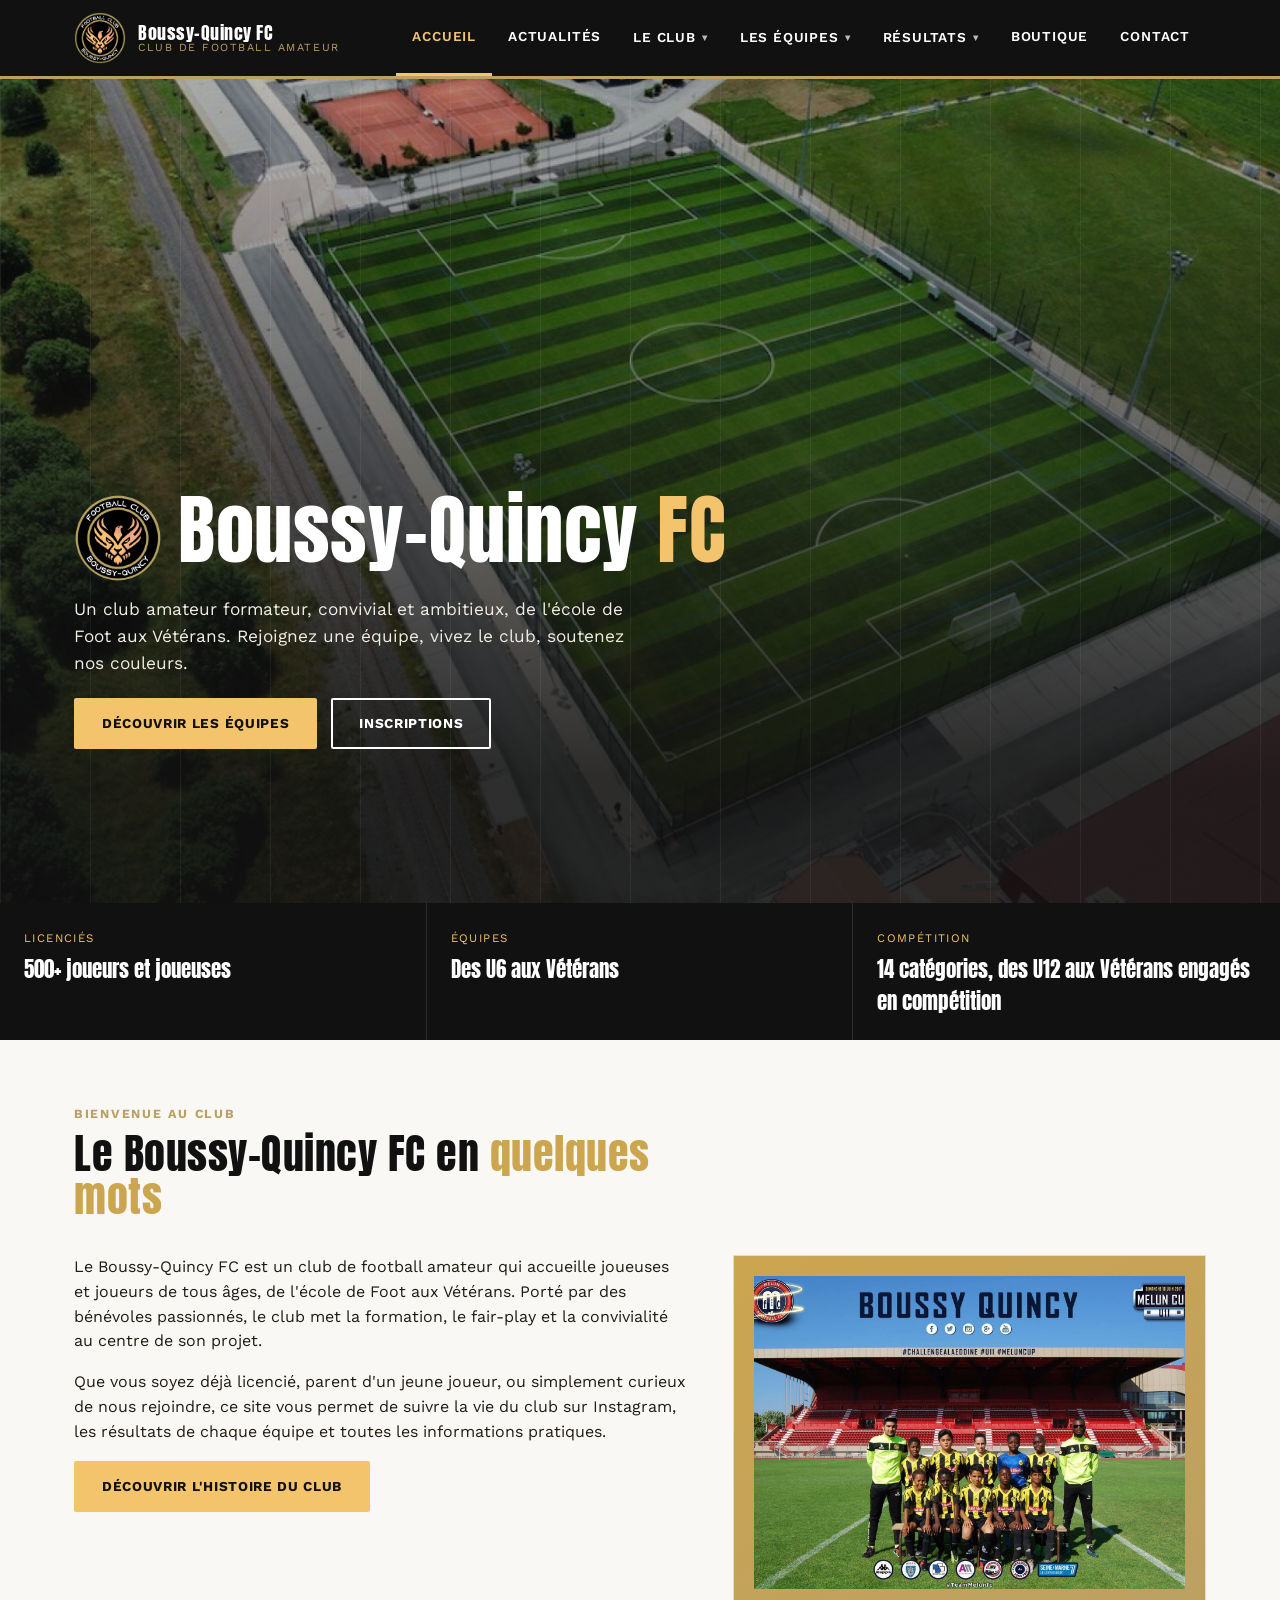
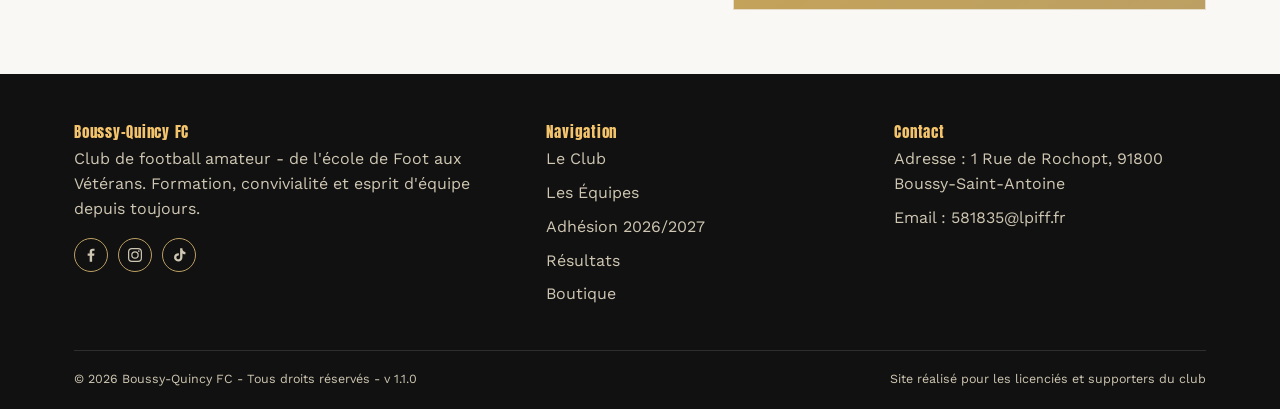
==== commit 367b8497: "Add files via upload" ====
--- a/index.html
+++ b/index.html
@@ -4,10 +4,10 @@
 <meta charset="UTF-8">
 <meta name="viewport" content="width=device-width, initial-scale=1">
 <base href="/">
-<title>Boussy Quincy FC - Site officiel du club</title>
+<title>Boussy-Quincy FC - Site officiel du club</title>
 <link rel="stylesheet" href="style.css">
 <meta name="google-site-verification" content="jT_Q2HrDLZja9VX6vXoFFzYNCfdoWo_ke16RSdkj8u0" />
-<meta name="description" content="Site officiel du Boussy Quincy FC, club de football amateur de Boussy-Saint-Antoine et Quincy-sous-Sénart : équipes, résultats, inscriptions, boutique et actualités.">
+<meta name="description" content="Site officiel du Boussy-Quincy FC, club de football amateur de Boussy-Saint-Antoine et Quincy-sous-Sénart : équipes, résultats, inscriptions, boutique et actualités.">
 
 <link rel="icon" href="/favicon.ico" sizes="48x48">
 <link rel="icon" type="image/png" sizes="192x192" href="/favicon-192.png">
@@ -17,7 +17,7 @@
 {
   "@context": "https://schema.org",
   "@type": "SportsOrganization",
-  "name": "Boussy Quincy FC",
+  "name": "Boussy-Quincy FC",
   "alternateName": "BQFC",
   "url": "https://boussyquincyfc.com/",
   "logo": "https://boussyquincyfc.com/favicon-192.png",
@@ -41,7 +41,7 @@
 {
   "@context": "https://schema.org",
   "@type": "WebSite",
-  "name": "Boussy Quincy FC",
+  "name": "Boussy-Quincy FC",
   "url": "https://boussyquincyfc.com/"
 }
 </script>
@@ -61,10 +61,10 @@
 <header class="site-header">
   <div class="wrap nav">
     <a href="#" class="brand" data-page="accueil">
-      <img src="images/logo.png" alt="Logo Boussy Quincy FC" class="logo-img" onerror="this.style.display='none'; this.nextElementSibling.style.display='flex';">
+      <img src="images/logo.png" alt="Logo Boussy-Quincy FC" class="logo-img" onerror="this.style.display='none'; this.nextElementSibling.style.display='flex';">
       <div class="logo-fallback">BQ</div>
       <div class="brand-text">
-        <span class="name">Boussy Quincy FC</span>
+        <span class="name">Boussy-Quincy FC</span>
         <span class="tag">Club de football amateur</span>
       </div>
     </a>
@@ -80,7 +80,7 @@
           <button class="nav-link" data-page="club">Le Club <span class="caret">▾</span></button>
           <ul class="dropdown">
             <li><a href="#" data-page="club" data-sub="club-histoire">Histoire du Club</a></li>
-            <li><a href="#" data-page="club" data-sub="club-organigramme">Organigramme</a></li>
+            <li><a href="#" data-page="club" data-sub="club-organigramme">Direction</a></li>
             <li><a href="#" data-page="club" data-sub="club-planning">Planning Entraînement</a></li>
             <li><a href="#" data-page="club" data-sub="club-agenda">Agenda</a></li>
             <li><a href="#" data-page="club" data-sub="club-adhesion">Adhésion 2026/2027</a></li>
@@ -123,9 +123,9 @@
       <div class="hero-scrim">
         <div class="hero-inner">
         <div class="hero-logo">
-          <img src="images/logo.png" alt="Logo Boussy Quincy FC" class="logo-img" onerror="this.style.display='none'; this.nextElementSibling.style.display='flex';">
+          <img src="images/logo.png" alt="Logo Boussy-Quincy FC" class="logo-img" onerror="this.style.display='none'; this.nextElementSibling.style.display='flex';">
           <div class="logo-fallback">BQ</div>
-          <h1>Boussy Quincy <span>FC</span></h1>
+          <h1>Boussy-Quincy <span>FC</span></h1>
         </div>
         
         <p class="lead">Un club amateur formateur, convivial et ambitieux, de l'école de Foot aux Vétérans. Rejoignez une équipe, vivez le club, soutenez nos couleurs.</p>
@@ -147,11 +147,11 @@
       <div class="wrap">
         <div class="section-head">
           <span class="kicker">Bienvenue au club</span>
-          <h2>Le Boussy Quincy FC en <em>quelques mots</em></h2>
+          <h2>Le Boussy-Quincy FC en <em>quelques mots</em></h2>
         </div>
         <div class="content-block">
           <div>
-            <p>Le Boussy Quincy FC est un club de football amateur qui accueille joueuses et joueurs de tous âges, de l'école de Foot aux Vétérans. Porté par des bénévoles passionnés, le club met la formation, le fair-play et la convivialité au centre de son projet.</p>
+            <p>Le Boussy-Quincy FC est un club de football amateur qui accueille joueuses et joueurs de tous âges, de l'école de Foot aux Vétérans. Porté par des bénévoles passionnés, le club met la formation, le fair-play et la convivialité au centre de son projet.</p>
             <p>Que vous soyez déjà licencié, parent d'un jeune joueur, ou simplement curieux de nous rejoindre, ce site vous permet de suivre la vie du club sur Instagram, les résultats de chaque équipe et toutes les informations pratiques.</p>
             <a href="#" class="btn btn-primary" data-page="club" data-sub="club-histoire">Découvrir l'histoire du club</a>
           </div>
@@ -181,12 +181,12 @@
     <div class="wrap">
       <div class="section-head">
         <span class="kicker">Le Club</span>
-        <h2>Tout savoir sur <em>le Boussy Quincy FC</em></h2>
+        <h2>Tout savoir sur <em>le Boussy-Quincy FC</em></h2>
       </div>
 
       <div class="subtabs" data-page="club">
         <button class="active" data-target="club-histoire">Histoire du Club</button>
-        <button data-target="club-organigramme">Organigramme</button>
+        <button data-target="club-organigramme">Direction</button>
         <button data-target="club-planning">Planning Entraînement</button>
         <button data-target="club-agenda">Agenda</button>
         <button data-target="club-adhesion">Adhésion 2026/2027</button>
@@ -201,10 +201,10 @@
         <div class="content-block">
           <div>
             <h3>Notre histoire</h3>
-            <p>Retracez ici la création du Boussy Quincy FC, ses grandes étapes, ses figures marquantes et ses moments forts.</p>
+            <p>Retracez ici la création du Boussy-Quincy FC, ses grandes étapes, ses figures marquantes et ses moments forts.</p>
             <ul class="timeline">
               <li><span class="year">1966</span><br>Fondation du CS Quincy Football.</li>
-              <li><span class="year">1970</span><br>Fondation de l'US Boussy-Saint-Antoine (USBA).</li>
+              <li><span class="year">1970</span><br>Fondation de l'US Boussy-Saint-Antoine (USBA) qui deviendra par la suite le FC Boussy.</li>
               <li><span class="year">1979-1983</span><br>Le jeune Claude Makélélé fait ses premiers pas de footballeur au US Boussy-Saint-Antoine avant sa carrière internationale.</li>
               <li><span class="year">2004-2008</span><br>Le CS Quincy forme ses propres talents, dont le futur attaquant professionnel Florian Ayé.</li>
               <li><span class="year">2014-2015</span><br>Les deux clubs font face à un manque de bénévoles et à un besoin de moderniser leurs infrastructures.</li>
@@ -219,18 +219,22 @@
               <div class="photo"><img src="images/archives_quincy.jpg" alt="L'équipe du CS Quincy Football dans les années 70."></div>
               <figcaption>L'équipe du CS Quincy Football dans les années 70.</figcaption>
             </figure>
+            <figure class="history-photo-card">
+              <div class="photo"><img src="images/archives_boussy.png" alt="L'équipe U7-U8 de l'US Boussy-Saint-Antoine en 2010."></div>
+              <figcaption>L'équipe U7-U8 de l'US Boussy-Saint-Antoine en 2010.</figcaption>
+            </figure>
             <div class="history-logos">
               <figure class="history-logo-card">
                 <img src="images/logo%20quincy%20sous%20senart.png" alt="Ancien logo du club de Quincy-sous-Sénart" loading="lazy">
-                <figcaption>L’emblème du club de Quincy-sous-Sénart avant la fusion.</figcaption>
+                <figcaption>L’emblème du CS Quincy.</figcaption>
               </figure>
               <figure class="history-logo-card">
                 <img src="images/logo%20boussy%20saint%20antoine.png" alt="Ancien logo du club de Boussy-Saint-Antoine" loading="lazy">
-                <figcaption>L’emblème du club de Boussy-Saint-Antoine avant la fusion.</figcaption>
+                <figcaption>L’emblème de l'US<br>Boussy-Saint-Antoine.</figcaption>
               </figure>
               <figure class="history-logo-card history-logo-card-current">
-                <img src="images/logo%20ancien.jpeg" alt="Ancien écusson du Boussy Quincy FC" loading="lazy">
-                <figcaption>Premier écusson du Boussy Quincy FC.</figcaption>
+                <img src="images/logo%20ancien.jpeg" alt="Ancien écusson du Boussy-Quincy FC" loading="lazy">
+                <figcaption>Premier écusson du Boussy-Quincy FC.</figcaption>
               </figure>
             </div>
           </div>
@@ -239,7 +243,7 @@
 
       <!-- Organigramme -->
       <div class="subpanel" id="club-organigramme">
-        <h3>Organigramme du club</h3>
+        <h3>Direction du club</h3>
         <p class="form-note" id="organigramme-load-status" role="status" aria-live="polite">Chargement de l'organigramme…</p>
         <div class="org-grid" id="organigramme-grid"></div>
       </div>
@@ -258,7 +262,7 @@
 
       <!-- Agenda -->
       <div class="subpanel" id="club-agenda">
-        <h3 style="margin-top:40px;">Agenda du Boussy Quincy FC</h3>
+        <h3 style="margin-top:40px;">Agenda du Boussy-Quincy FC</h3>
         <p class="agenda-legend">
           <span><span class="agenda-color agenda-color-quincy"></span>Les entraînements en noir ont lieu sur le terrain de Boussy.</span>
           <span><span class="agenda-color agenda-color-boussy"></span>Les entraînements en jaune ont lieu sur le terrain de Quincy.</span>
@@ -266,7 +270,7 @@
         <div class="booking-embed">
           <iframe
             src="https://calendar.google.com/calendar/embed?height=600&wkst=2&ctz=Europe%2FParis&showTz=0&mode=WEEK&title=Agenda%20du%20Boussy%20Quincy%20FC&src=ZTUzMzgzMDJhOTY3NmUyODdkMmEzNThjNWRkNjQyMWMxOTUwMmZmYWM5NmZmZTkzNGM4YjQ5NmE4ZmFkZjFjMUBncm91cC5jYWxlbmRhci5nb29nbGUuY29t&src=YTZhMzY0MGI2NDE5ZjEyYzg2NWNiY2M4MDliYjA5ZDliMDExNGFhNjUxZWM3ZjZiZmE0MmQ0M2NkMjljMTU0MEBncm91cC5jYWxlbmRhci5nb29nbGUuY29t&src=ZW4uZnJlbmNoI2hvbGlkYXlAZ3JvdXAudi5jYWxlbmRhci5nb29nbGUuY29t&src=ZnIuZnJlbmNoI2hvbGlkYXlAZ3JvdXAudi5jYWxlbmRhci5nb29nbGUuY29t&color=%23616161&color=%23e4c441&color=%230b8043&color=%230b8043"
-            title="Agenda du Boussy Quincy FC"
+            title="Agenda du Boussy-Quincy FC"
             style="border-width:0"
             width="800"
             height="600"
@@ -287,7 +291,7 @@
  
         <!-- Nouveaux joueurs/joueuses : formulaire de préinscription -->
         <div class="adh-panel active" id="adh-nouveau">
-          <p>Bienvenue au Boussy Quincy FC ! Pour toute première inscription, merci de remplir le formulaire de préinscription
+          <p>Bienvenue au Boussy-Quincy FC ! Pour toute première inscription, merci de remplir le formulaire de préinscription
           ci-dessous. Il sera envoyé au club, qui validera votre demande selon les places disponibles dans la catégorie
           concernée.</p>
  
@@ -355,7 +359,7 @@
  
         <!-- Joueurs déjà licenciés : renouvellement -->
         <div class="adh-panel" id="adh-ancien">
-          <p>Si vous étiez déjà licencié(e) au Boussy Quincy FC la saison dernière, <strong>pas besoin de formulaire</strong> :
+          <p>Si vous étiez déjà licencié(e) au Boussy-Quincy FC la saison dernière, <strong>pas besoin de formulaire</strong> :
           vous recevez directement votre proposition de renouvellement de licence par email de la part du club.</p>
           <p>Le règlement de votre adhésion 2026/2027 peut se faire directement ci-dessous, via HelloAsso.</p>
  
@@ -394,21 +398,14 @@
       <!-- Buvette -->
       <div class="subpanel" id="club-buvette">
         <h3>La buvette du club</h3>
-        <div class="buvette-table-wrap">
-          <table class="buvette-products">
-            <thead>
-              <tr><th scope="col">Produit</th><th scope="col">Prix</th></tr>
-            </thead>
-            <tbody id="buvette-products"></tbody>
-          </table>
-          <p class="form-note" id="buvette-load-status" role="status" aria-live="polite">Chargement des produits…</p>
-        </div>
-        <p><strong>Mode de paiement accepté :</strong> Espèces et Carte bancaire.</p>
+        <div class="buvette-tables" id="buvette-products"></div>
+        <p class="form-note" id="buvette-load-status" role="status" aria-live="polite">Chargement des produits…</p>
+        <p><strong>Mode de paiement accepté :</strong> Espèces & Carte bancaire sans contact.</p>
       </div>
 
       <!-- Nos Partenaires -->
       <div class="subpanel" id="club-partenaires">
-        <h3>Ils soutiennent le Boussy Quincy FC</h3>
+        <h3>Ils soutiennent le Boussy-Quincy FC</h3>
         <div class="partners-grid">
           <div class="partner-card"><img src="images/partenaire1.png" alt="Skita"></div>
           <div class="partner-card"><img src="images/partenaire2.png" alt="Générale d'Optique"></div>
@@ -420,7 +417,7 @@
         <div class="partner-cta">
           <div>
             <h3>Devenez partenaire du club</h3>
-            <p>Associez votre entreprise aux valeurs du Boussy Quincy FC et soutenez le football amateur local.</p>
+            <p>Associez votre entreprise aux valeurs du Boussy-Quincy FC et soutenez le football amateur local.</p>
           </div>
           <a href="#" class="btn btn-primary" data-page="contact">Devenir partenaire</a>
         </div>
@@ -476,7 +473,7 @@
       <h2>Profitez des <em>bonnes affaires</em> de notre sponsor</h2>
       <p>Cette boutique est mise à jour régulièrement en fonction des opérations de déstockage proposées par notre sponsor Skita.</p>
     </div>
-      <iframe id="haWidgetDestockage" title="Boutique déstockage et bonnes affaires du Boussy Quincy FC" allow="payment 'self' https://paymenthub.helloassopay.com https://helloasso.com" allowtransparency="true" scrolling="auto" src="https://www.helloasso.com/associations/boussy-quincy-fc/boutiques/destockage-bonnes-affaires/widget" style="width: 100%; height: 750px; border: none;" onload="window.addEventListener('message', function(e) { const dataHeight = e.data.height; const haWidgetElement = document.getElementById('haWidgetDestockage'); 
+      <iframe id="haWidgetDestockage" title="Boutique déstockage et bonnes affaires du Boussy-Quincy FC" allow="payment 'self' https://paymenthub.helloassopay.com https://helloasso.com" allowtransparency="true" scrolling="auto" src="https://www.helloasso.com/associations/boussy-quincy-fc/boutiques/destockage-bonnes-affaires/widget" style="width: 100%; height: 750px; border: none;" onload="window.addEventListener('message', function(e) { const dataHeight = e.data.height; const haWidgetElement = document.getElementById('haWidgetDestockage'); 
   if (dataHeight > parseFloat(haWidgetElement.height || 0)) { haWidgetElement.height = dataHeight + 'px';}})"></iframe>
   </div>
   </section>
@@ -496,7 +493,7 @@
             <li><span class="ico">✉️</span><div><strong>Email</strong><br><a id="contact-email"></a></div></li>
           </ul>
           <div class="map-embed-wrap">
-            <iframe id="contact-map" class="map-embed" src="https://www.google.com/maps?q=48.6900747,2.5266134&z=16&output=embed" loading="lazy" referrerpolicy="no-referrer-when-downgrade" title="Carte d'accès au stade du Boussy Quincy FC"></iframe>
+            <iframe id="contact-map" class="map-embed" src="https://www.google.com/maps?q=48.6900747,2.5266134&z=16&output=embed" loading="lazy" referrerpolicy="no-referrer-when-downgrade" title="Carte d'accès au stade du Boussy-Quincy FC"></iframe>
           </div>
           <a id="contact-map-link" class="map-link" href="https://maps.app.goo.gl/Ppfcj2v6Mo6HXnTDA" target="_blank" rel="noopener">Ouvrir l'itinéraire dans Google Maps ↗</a>
         </div>
@@ -552,7 +549,7 @@
   <div class="wrap">
     <div class="footer-grid">
       <div>
-        <h4>Boussy Quincy FC</h4>
+        <h4>Boussy-Quincy FC</h4>
         <p>Club de football amateur - de l'école de Foot aux Vétérans. Formation, convivialité et esprit d'équipe depuis toujours.</p>
         <div class="social-row">
           <a href="https://www.facebook.com/boussyquincyfc" target="_blank" rel="noopener" aria-label="Facebook">
@@ -585,7 +582,7 @@
       </div>
     </div>
     <div class="footer-bottom">
-      <span>© <span id="year"></span> Boussy Quincy FC - Tous droits réservés - v 1.1.0</span>
+      <span>© <span id="year"></span> Boussy-Quincy FC - Tous droits réservés - v 1.1.0</span>
       <span>Site réalisé pour les licenciés et supporters du club</span>
     </div>
   </div>
--- a/style.css
+++ b/style.css
@@ -1,5 +1,5 @@
 /* =========================================================
-   FC BOUSSY QUINCY - style.css
+   FC BOUSSY-QUINCY - style.css
    ========================================================= */
 
 @import url('https://fonts.googleapis.com/css2?family=Anton&family=Work+Sans:wght@400;500;600;700&display=swap');
@@ -339,8 +339,8 @@
 .history-photo-card{
   margin:0; padding:12px; background:var(--white); border:1px solid #e6ddc9; text-align:center;
 }
-.history-photo-card .photo{ aspect-ratio:4/3; }
-.history-photo-card figcaption{ padding-top:10px; color:#5a5142; font-size:.78rem; line-height:1.45; }
+.history-photo-card .photo{ aspect-ratio:4/3; background:var(--white); border:0; overflow:hidden; }
+.history-photo-card figcaption{ padding-top:2px; color:#5a5142; font-size:.78rem; line-height:1.45; }
 .history-logos{ display:grid; grid-template-columns:repeat(2,minmax(0,1fr)); gap:12px; }
 .history-logo-card{
   display:flex; flex-direction:column; align-items:center; justify-content:space-between; gap:10px;
@@ -421,11 +421,32 @@
 .terrain-card h4{ font-size:1.05rem; margin-bottom:6px; }
 .terrain-card p{ font-size:.88rem; color:#5a5142; margin-bottom:8px; }
 .terrain-card .terrain-map{ width:100%; aspect-ratio:16/9; border:1px solid #e6ddc9; display:block; margin-bottom:0; }
-.buvette-table-wrap{ overflow-x:auto; margin-bottom:24px; }
+.buvette-tables{
+  display:grid; grid-template-columns:repeat(3,minmax(0,1fr));
+  align-items:start; column-gap:16px; row-gap:12px; margin-bottom:24px;
+}
+.buvette-column{ display:flex; flex-direction:column; gap:12px; }
+.buvette-category{ overflow:hidden; padding:0; border:1px solid #e6ddc9; background:var(--white); }
+.buvette-category h4{
+  display:flex; align-items:center; min-height:40px; margin:0; padding:6px 10px;
+  background:var(--black); color:var(--gold);
+  font-family:var(--font-display); font-size:1rem; font-weight:400; letter-spacing:.04em; text-transform:uppercase;
+}
 .buvette-products{ width:100%; border-collapse:collapse; }
-.buvette-products th, .buvette-products td{ padding:12px 14px; border-bottom:1px solid #e6ddc9; text-align:left; }
-.buvette-products thead th{ background:var(--black); color:var(--gold); font-family:var(--font-display); font-weight:400; letter-spacing:.04em; text-transform:uppercase; }
+.buvette-products th, .buvette-products td{ padding:4px 10px; border-bottom:1px solid #e6ddc9; text-align:left; }
+.buvette-products thead th{
+  position:absolute; width:1px; height:1px; padding:0; overflow:hidden;
+  clip:rect(0,0,0,0); white-space:nowrap; border:0;
+}
 .buvette-products tbody tr:nth-child(even){ background:#f4efe2; }
+.buvette-products tbody tr:last-child td{ padding-bottom:0; border-bottom:0; }
+.buvette-products td:last-child, .buvette-products th:last-child{ text-align:right; white-space:nowrap; }
+.buvette-product-detail{ display:block; margin-top:3px; color:#6a604d; font-size:.78rem; }
+.buvette-formula{ grid-column:1 / -1; }
+@media (max-width:720px){
+  .buvette-tables{ grid-template-columns:1fr; }
+  .buvette-formula{ grid-column:auto; }
+}
 
 /* équipes */
 .team-card{
